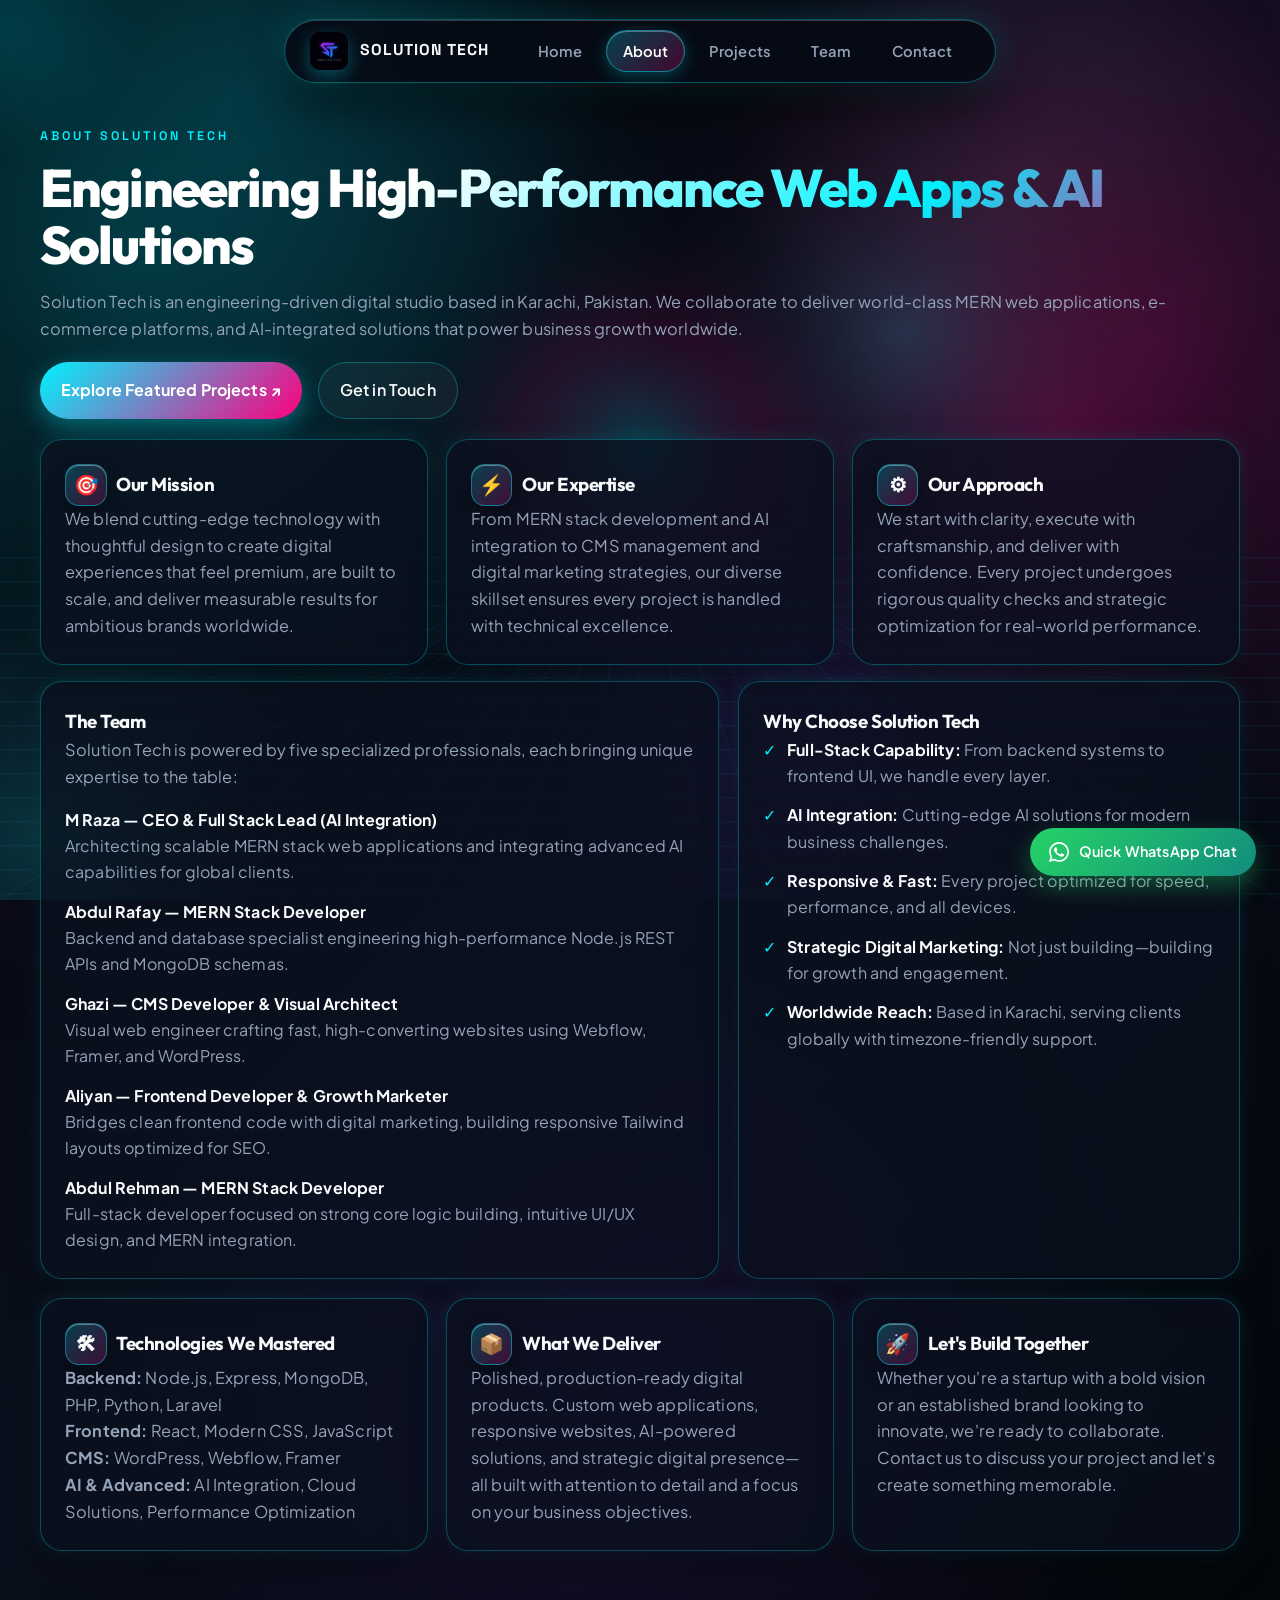
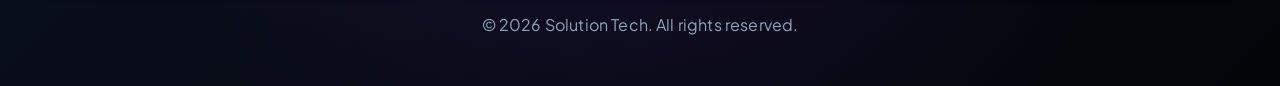
==== about.html @ 58c19bcb "Feat: Restored crisp glassmorphic card borders site-wide with v=7.0 cache buster" ====
<!DOCTYPE html>
<html lang="en">
  <head>
    <meta charset="UTF-8" />
    <meta name="viewport" content="width=device-width, initial-scale=1.0" />
    <meta name="description" content="Learn more about Solution Tech and the way we build thoughtful digital experiences." />
    <title>Solution Tech | About</title>
    <link rel="stylesheet" href="styles.css?v=7.0" />
  </head>
  <body>
    <canvas id="particleCanvas"></canvas>
    <div class="aurora aurora-one"></div>
    <div class="aurora aurora-two"></div>
    <div class="cursor-glow" aria-hidden="true"></div>

    <header class="site-header">
      <a href="index.html" class="brand">
        <img src="solution tech logo.png" alt="Solution Tech logo" class="brand-logo" />
        <span>Solution Tech</span>
      </a>
      <button class="mobile-nav-toggle" aria-label="Toggle navigation menu">
        <svg width="24" height="24" viewBox="0 0 24 24" fill="none" stroke="currentColor" stroke-width="2" stroke-linecap="round" stroke-linejoin="round"><line x1="3" y1="12" x2="21" y2="12"></line><line x1="3" y1="6" x2="21" y2="6"></line><line x1="3" y1="18" x2="21" y2="18"></line></svg>
      </button>
      <nav class="site-nav" aria-label="Primary navigation">
        <a href="index.html">Home</a>
        <a href="about.html" class="active">About</a>
        <a href="projects.html">Projects</a>
        <a href="team.html">Team</a>
        <a href="contact.html">Contact</a>
      </nav>
    </header>

    <main class="page-shell">
      <section class="reveal">
        <p class="eyebrow">About Solution Tech</p>
        <h1 class="page-title">Engineering High-Performance Web Apps & AI Solutions</h1>
        <p class="hero-text">Solution Tech is an engineering-driven digital studio based in Karachi, Pakistan. We collaborate to deliver world-class MERN web applications, e-commerce platforms, and AI-integrated solutions that power business growth worldwide.</p>
        <div class="hero-actions" style="margin-top: 1.2rem;">
          <a href="projects.html" class="btn btn-primary">Explore Featured Projects ↗</a>
          <a href="contact.html" class="btn btn-secondary">Get in Touch</a>
        </div>
      </section>

      <section class="info-grid reveal">
        <article class="info-card">
          <h3><span class="card-icon">🎯</span> Our Mission</h3>
          <p>We blend cutting-edge technology with thoughtful design to create digital experiences that feel premium, are built to scale, and deliver measurable results for ambitious brands worldwide.</p>
        </article>
        <article class="info-card">
          <h3><span class="card-icon">⚡</span> Our Expertise</h3>
          <p>From MERN stack development and AI integration to CMS management and digital marketing strategies, our diverse skillset ensures every project is handled with technical excellence.</p>
        </article>
        <article class="info-card">
          <h3><span class="card-icon">⚙</span> Our Approach</h3>
          <p>We start with clarity, execute with craftsmanship, and deliver with confidence. Every project undergoes rigorous quality checks and strategic optimization for real-world performance.</p>
        </article>
      </section>

      <section class="detail-section reveal">
        <article class="detail-card">
          <h3>The Team</h3>
          <p>Solution Tech is powered by five specialized professionals, each bringing unique expertise to the table:</p>
          <ul style="list-style: none; padding: 0; margin-top: 1rem; color: var(--muted);">
            <li style="margin-bottom: 0.8rem;"><strong style="color: var(--text);">M Raza — CEO & Full Stack Lead (AI Integration)</strong><br/>Architecting scalable MERN stack web applications and integrating advanced AI capabilities for global clients.</li>
            <li style="margin-bottom: 0.8rem;"><strong style="color: var(--text);">Abdul Rafay — MERN Stack Developer</strong><br/>Backend and database specialist engineering high-performance Node.js REST APIs and MongoDB schemas.</li>
            <li style="margin-bottom: 0.8rem;"><strong style="color: var(--text);">Ghazi — CMS Developer & Visual Architect</strong><br/>Visual web engineer crafting fast, high-converting websites using Webflow, Framer, and WordPress.</li>
            <li style="margin-bottom: 0.8rem;"><strong style="color: var(--text);">Aliyan — Frontend Developer & Growth Marketer</strong><br/>Bridges clean frontend code with digital marketing, building responsive Tailwind layouts optimized for SEO.</li>
            <li><strong style="color: var(--text);">Abdul Rehman — MERN Stack Developer</strong><br/>Full-stack developer focused on strong core logic building, intuitive UI/UX design, and MERN integration.</li>
          </ul>
        </article>
        <article class="detail-card">
          <h3>Why Choose Solution Tech</h3>
          <ul style="list-style: none; padding: 0; color: var(--muted);">
            <li style="margin-bottom: 0.8rem; padding-left: 1.5rem; position: relative;"><span style="position: absolute; left: 0; color: var(--accent);">✓</span> <strong style="color: var(--text);">Full-Stack Capability:</strong> From backend systems to frontend UI, we handle every layer.</li>
            <li style="margin-bottom: 0.8rem; padding-left: 1.5rem; position: relative;"><span style="position: absolute; left: 0; color: var(--accent);">✓</span> <strong style="color: var(--text);">AI Integration:</strong> Cutting-edge AI solutions for modern business challenges.</li>
            <li style="margin-bottom: 0.8rem; padding-left: 1.5rem; position: relative;"><span style="position: absolute; left: 0; color: var(--accent);">✓</span> <strong style="color: var(--text);">Responsive & Fast:</strong> Every project optimized for speed, performance, and all devices.</li>
            <li style="margin-bottom: 0.8rem; padding-left: 1.5rem; position: relative;"><span style="position: absolute; left: 0; color: var(--accent);">✓</span> <strong style="color: var(--text);">Strategic Digital Marketing:</strong> Not just building—building for growth and engagement.</li>
            <li style="margin-bottom: 0.8rem; padding-left: 1.5rem; position: relative;"><span style="position: absolute; left: 0; color: var(--accent);">✓</span> <strong style="color: var(--text);">Worldwide Reach:</strong> Based in Karachi, serving clients globally with timezone-friendly support.</li>
          </ul>
        </article>
      </section>

      <section class="info-grid reveal">
        <article class="info-card">
          <h3><span class="card-icon">🛠</span> Technologies We Mastered</h3>
          <p><strong>Backend:</strong> Node.js, Express, MongoDB, PHP, Python, Laravel<br/><strong>Frontend:</strong> React, Modern CSS, JavaScript<br/><strong>CMS:</strong> WordPress, Webflow, Framer<br/><strong>AI & Advanced:</strong> AI Integration, Cloud Solutions, Performance Optimization</p>
        </article>
        <article class="info-card">
          <h3><span class="card-icon">📦</span> What We Deliver</h3>
          <p>Polished, production-ready digital products. Custom web applications, responsive websites, AI-powered solutions, and strategic digital presence—all built with attention to detail and a focus on your business objectives.</p>
        </article>
        <article class="info-card">
          <h3><span class="card-icon">🚀</span> Let's Build Together</h3>
          <p>Whether you're a startup with a bold vision or an established brand looking to innovate, we're ready to collaborate. Contact us to discuss your project and let's create something memorable.</p>
        </article>
      </section>
    </main>

    <footer class="site-footer">
      <p>© <span id="year"></span> Solution Tech. All rights reserved.</p>
    </footer>

    <!-- Floating WhatsApp Button -->
    <a href="https://wa.me/923292179603?text=Hi%20Solution%20Tech,%20I%20want%20to%20discuss%20a%20project" target="_blank" class="whatsapp-float" aria-label="Chat on WhatsApp">
      <svg class="whatsapp-icon" viewBox="0 0 24 24">
        <path d="M.057 24l1.687-6.163c-1.041-1.804-1.588-3.849-1.587-5.946.003-6.556 5.338-11.891 11.893-11.891 3.181.001 6.167 1.24 8.413 3.488 2.245 2.248 3.481 5.236 3.48 8.414-.003 6.557-5.338 11.892-11.893 11.892-1.99-.001-3.951-.5-5.688-1.448l-6.305 1.654zm6.597-3.807c1.676.995 3.276 1.591 5.392 1.592 5.448 0 9.886-4.434 9.889-9.885.002-5.462-4.415-9.89-9.881-9.892-5.452 0-9.887 4.434-9.889 9.884-.001 2.225.651 3.891 1.746 5.634l-.999 3.648 3.742-.981zm11.387-5.464c-.074-.124-.272-.198-.57-.347-.297-.149-1.758-.868-2.031-.967-.272-.099-.47-.149-.669.149-.198.297-.768.967-.941 1.165-.173.198-.347.223-.644.074-.297-.149-1.255-.462-2.39-1.475-.883-.788-1.48-1.761-1.653-2.059-.173-.297-.018-.458.13-.606.134-.133.297-.347.446-.521.151-.172.2-.296.3-.495.099-.198.05-.372-.025-.521-.075-.148-.669-1.611-.916-2.206-.242-.579-.487-.501-.669-.51l-.57-.01c-.198 0-.52.074-.792.372s-1.04 1.016-1.04 2.479 1.065 2.876 1.213 3.074c.149.198 2.095 3.2 5.076 4.487.709.306 1.263.489 1.694.626.712.226 1.36.194 1.872.118.571-.085 1.758-.719 2.006-1.413.248-.695.248-1.29.173-1.414z"/>
      </svg>
      <span>Quick WhatsApp Chat</span>
    </a>

    <script src="script.js?v=7.0"></script>
  </body>
</html>
---- styles.css ----
@import url('https://fonts.googleapis.com/css2?family=Outfit:wght@400;500;600;700;800;900&family=Plus+Jakarta+Sans:ital,wght@0,300;0,400;0,500;0,600;0,700;0,800;1,400&family=Space+Grotesk:wght@500;600;700&display=swap');

:root {
  color-scheme: dark;
  --bg: #030509;
  --bg-soft: rgba(255, 255, 255, 0.04);
  --panel: linear-gradient(135deg, rgba(15, 23, 42, 0.75), rgba(8, 12, 24, 0.85));
  --text: #f8fafc;
  --muted: #94a3b8;
  --accent: #00f2fe;
  --accent-strong: #ff007f;
  --accent-purple: #7928ca;
  --border: rgba(0, 242, 254, 0.28);
  --border-glow: rgba(255, 0, 127, 0.35);
  --shadow: 0 25px 60px rgba(0, 0, 0, 0.6), 0 0 35px rgba(0, 242, 254, 0.15);
  --max-width: 1200px;
}

* {
  box-sizing: border-box;
  margin: 0;
  padding: 0;
}

html {
  scroll-behavior: smooth;
}

/* --- Smooth Custom Scrollbar --- */
::-webkit-scrollbar {
  width: 10px;
}
::-webkit-scrollbar-track {
  background: #030509;
}
::-webkit-scrollbar-thumb {
  background: linear-gradient(180deg, #00f2fe, #7928ca);
  border-radius: 999px;
  border: 2px solid #030509;
}
::-webkit-scrollbar-thumb:hover {
  background: linear-gradient(180deg, #00f2fe, #ff007f);
}

/* --- Smooth Reveal Animations --- */
.reveal {
  opacity: 0;
  transform: translateY(28px);
  transition: opacity 0.75s cubic-bezier(0.16, 1, 0.3, 1), transform 0.75s cubic-bezier(0.16, 1, 0.3, 1);
  will-change: opacity, transform;
}

.reveal.visible {
  opacity: 1;
  transform: translateY(0);
}

.hero-card,
.info-card,
.detail-card,
.project-card,
.team-card,
.contact-card {
  background: transparent;
  border: none;
  border-bottom: 1px solid rgba(0, 242, 254, 0.22);
  box-shadow: none;
  border-radius: 0;
  padding: 1.8rem 0.5rem;
  transition: transform 0.4s cubic-bezier(0.16, 1, 0.3, 1), border-color 0.4s ease;
}

.hero-card:hover,
.info-card:hover,
.detail-card:hover,
.project-card:hover,
.team-card:hover,
.contact-card:hover {
  transform: translateY(-4px);
  border-bottom-color: #00f2fe;
  background: transparent;
  box-shadow: none;
}

body {
  font-family: 'Plus Jakarta Sans', -apple-system, BlinkMacSystemFont, 'Segoe UI', Roboto, sans-serif;
  letter-spacing: 0.01em;
  -webkit-font-smoothing: antialiased;
  text-rendering: optimizeLegibility;
  padding-bottom: 1rem;
  background:
    radial-gradient(circle at 10% 15%, rgba(0, 242, 254, 0.18), transparent 30%),
    radial-gradient(circle at 90% 20%, rgba(255, 0, 127, 0.16), transparent 28%),
    radial-gradient(circle at 50% 80%, rgba(121, 40, 202, 0.15), transparent 35%),
    linear-gradient(135deg, #030509 0%, #0a0f1d 50%, #030509 100%);
  color: var(--text);
  min-height: 100vh;
  line-height: 1.65;
  overflow-x: hidden;
  position: relative;
}

body::before,
body::after {
  content: "";
  position: fixed;
  inset: 0;
  z-index: 0;
  pointer-events: none;
}

body::before {
  background-image: linear-gradient(rgba(255,255,255,0.03) 1px, transparent 1px), linear-gradient(90deg, rgba(255,255,255,0.03) 1px, transparent 1px);
  background-size: 40px 40px;
  opacity: 0.45;
  mask-image: linear-gradient(to bottom, rgba(0,0,0,0.65), transparent 92%);
}

body::after {
  background: radial-gradient(circle at 20% 10%, rgba(0,216,255,0.12), transparent 28%), radial-gradient(circle at 80% 20%, rgba(255,94,153,0.1), transparent 24%);
  animation: driftGlow 12s ease-in-out infinite alternate;
}

#particleCanvas {
  position: fixed;
  inset: 0;
  width: 100vw;
  height: 100vh;
  pointer-events: none;
  z-index: 0;
}

.aurora {
  position: fixed;
  border-radius: 999px;
  filter: blur(70px);
  opacity: 0.26;
  pointer-events: none;
  z-index: 0;
  animation: pulseAurora 8s ease-in-out infinite;
}

.aurora-one {
  width: 320px;
  height: 320px;
  background: rgba(0, 216, 255, 0.14);
  top: -8%;
  right: 6%;
}

.aurora-two {
  width: 360px;
  height: 360px;
  background: rgba(255, 94, 153, 0.1);
  bottom: -10%;
  left: -6%;
  animation-delay: 1.8s;
}

.cursor-glow {
  position: fixed;
  width: 280px;
  height: 280px;
  border-radius: 50%;
  background: radial-gradient(circle, rgba(0,216,255,0.16), transparent 66%);
  pointer-events: none;
  transform: translate(-50%, -50%);
  z-index: 0;
  filter: blur(20px);
  transition: transform 0.16s ease-out;
}

.site-header,
.page-shell,
.site-footer {
  position: relative;
  z-index: 1;
}

.site-header {
  display: flex;
  justify-content: center;
  align-items: center;
  gap: 2rem;
  padding: 0.6rem 1.6rem;
  margin: 1.2rem auto 0;
  width: fit-content;
  max-width: min(var(--max-width), calc(100% - 2rem));
  position: sticky;
  top: 1.1rem;
  z-index: 100;
  border-radius: 999px;
  backdrop-filter: blur(22px);
  -webkit-backdrop-filter: blur(22px);
  background: rgba(6, 10, 20, 0.9);
  border: 1px solid rgba(0, 242, 254, 0.35);
  box-shadow: 0 20px 50px rgba(0, 0, 0, 0.6), 0 0 35px rgba(0, 242, 254, 0.2), inset 0 1px 0 rgba(255, 255, 255, 0.18);
  transition: all 0.35s cubic-bezier(0.16, 1, 0.3, 1);
}

.brand {
  display: inline-flex;
  align-items: center;
  gap: 0.75rem;
  font-weight: 800;
  letter-spacing: 0.05em;
  text-transform: uppercase;
  color: var(--text);
  text-decoration: none;
  font-size: 0.98rem;
  font-family: 'Space Grotesk', 'Outfit', sans-serif;
}

.brand-logo {
  width: 38px;
  height: 38px;
  object-fit: contain;
  border-radius: 10px;
  box-shadow: 0 6px 18px rgba(0, 242, 254, 0.3);
  transition: transform 0.3s ease;
}

.brand:hover .brand-logo {
  transform: rotate(-8deg) scale(1.1);
}

.site-nav {
  display: flex;
  align-items: center;
  gap: 0.4rem;
}

.site-nav a {
  color: var(--muted);
  text-decoration: none;
  padding: 0.5rem 1rem;
  border-radius: 999px;
  font-size: 0.92rem;
  font-weight: 600;
  font-family: 'Plus Jakarta Sans', sans-serif;
  transition: all 0.25s cubic-bezier(0.16, 1, 0.3, 1);
  border: 1px solid transparent;
}

.site-nav a:hover {
  color: var(--text);
  background: rgba(255, 255, 255, 0.08);
  border-color: rgba(0, 242, 254, 0.2);
  transform: translateY(-1px);
}

.site-nav a.active {
  color: #ffffff;
  background: linear-gradient(135deg, rgba(0, 242, 254, 0.25), rgba(255, 0, 127, 0.25));
  border-color: rgba(0, 242, 254, 0.45);
  box-shadow: 0 4px 16px rgba(0, 242, 254, 0.25), inset 0 1px 0 rgba(255, 255, 255, 0.3);
}

.page-shell {
  width: min(var(--max-width), calc(100% - 2rem));
  margin: 0 auto;
  padding: 2.4rem 0 3rem;
  max-width: 100%;
}

.hero {
  display: grid;
  grid-template-columns: 1.15fr 0.85fr;
  gap: 2rem;
  align-items: center;
  min-height: 78vh;
  padding: 1rem 0 2rem;
  width: 100%;
}

.eyebrow,
.card-badge,
.project-tag,
.skill-tag {
  font-family: 'Space Grotesk', 'Plus Jakarta Sans', sans-serif;
  font-weight: 600;
}

.eyebrow {
  display: inline-block;
  font-size: 0.78rem;
  text-transform: uppercase;
  letter-spacing: 0.24em;
  color: var(--accent);
  margin-bottom: 0.8rem;
}

.hero h1,
.page-title {
  font-family: 'Outfit', 'Plus Jakarta Sans', sans-serif;
  font-size: clamp(2.1rem, 4.2vw, 3.3rem);
  line-height: 1.08;
  margin-bottom: 1rem;
  font-weight: 800;
  letter-spacing: -0.035em;
  background: linear-gradient(135deg, #ffffff 30%, #00f2fe 70%, #ff007f 100%);
  -webkit-background-clip: text;
  -webkit-text-fill-color: transparent;
}

h1,
h2,
h3,
h4 {
  font-family: 'Outfit', 'Plus Jakarta Sans', sans-serif;
  font-weight: 700;
  letter-spacing: -0.025em;
}

p {
  font-size: 1rem;
  font-weight: 400;
}

.hero-text,
.info-card p,
.detail-card p,
.project-card p,
.team-card p,
.contact-card p,
.contact-card textarea,
.contact-card input {
  color: var(--muted);
  font-size: 1.02rem;
}

.hero-actions {
  display: flex;
  gap: 1rem;
  margin: 1.4rem 0 1.2rem;
  flex-wrap: wrap;
}

.btn {
  display: inline-flex;
  align-items: center;
  justify-content: center;
  padding: 0.9rem 1.3rem;
  min-height: 46px;
  border-radius: 999px;
  text-decoration: none;
  font-weight: 600;
  border: 1px solid transparent;
  transition: transform 0.22s ease, box-shadow 0.22s ease, border-color 0.22s ease, background 0.22s ease, filter 0.22s ease;
  will-change: transform, box-shadow;
}

.btn:hover {
  transform: translateY(-2px) scale(1.01);
  box-shadow: 0 10px 24px rgba(0, 216, 255, 0.16);
  filter: brightness(1.03);
}

.btn:focus-visible {
  outline: 2px solid rgba(0, 216, 255, 0.4);
  outline-offset: 3px;
}

.btn-primary {
  background: linear-gradient(135deg, #00f2fe 0%, #ff007f 100%);
  color: #ffffff;
  font-weight: 700;
  border: none;
  box-shadow: 0 8px 25px rgba(0, 242, 254, 0.35);
  animation: buttonPulse 3s ease-in-out infinite;
}

.btn-secondary {
  border-color: var(--border);
  color: var(--text);
  background: rgba(255, 255, 255, 0.04);
}

.btn-secondary:hover {
  background: rgba(255, 255, 255, 0.08);
  border-color: rgba(0, 216, 255, 0.28);
}

@keyframes buttonPulse {
  0%, 100% {
    box-shadow: 0 0 16px rgba(0, 216, 255, 0.16), 0 0 28px rgba(255, 94, 153, 0.1);
  }
  50% {
    box-shadow: 0 0 24px rgba(0, 216, 255, 0.28), 0 0 36px rgba(255, 94, 153, 0.16);
  }
}

.hero-card,
.info-card,
.detail-card,
.project-card,
.team-card,
.contact-card {
  background: var(--panel);
  border: 1px solid var(--border);
  box-shadow: var(--shadow);
  border-radius: 24px;
  backdrop-filter: blur(16px);
  transition: transform 0.3s ease, box-shadow 0.3s ease, border-color 0.3s ease, background 0.3s ease;
}

.hero-card {
  padding: 1.7rem;
}

.hero-visual-card {
  padding: 0;
  overflow: hidden;
}

.hero-visual {
  display: block;
  width: 100%;
  height: 260px;
  object-fit: cover;
  border-bottom: 1px solid rgba(255, 255, 255, 0.08);
  filter: saturate(1.1) contrast(1.05);
}

.hero-visual-card {
  box-shadow: 0 20px 45px rgba(0, 0, 0, 0.35), 0 0 28px rgba(0, 216, 255, 0.12);
}

.hero-card-content {
  padding: 1.7rem;
}

.card-badge {
  display: inline-block;
  font-size: 0.76rem;
  text-transform: uppercase;
  letter-spacing: 0.22em;
  color: var(--accent);
  margin-bottom: 0.8rem;
}

.card-icon,
.project-icon,
.feature-icon {
  display: inline-flex;
  align-items: center;
  justify-content: center;
  width: 2.6rem;
  height: 2.6rem;
  border-radius: 14px;
  background: linear-gradient(135deg, rgba(0, 242, 254, 0.22), rgba(255, 0, 127, 0.22));
  border: 1px solid rgba(0, 242, 254, 0.4);
  color: #ffffff;
  box-shadow: 0 6px 18px rgba(0, 0, 0, 0.35), inset 0 1px 0 rgba(255, 255, 255, 0.35);
  font-size: 1.25rem;
  flex-shrink: 0;
  transition: transform 0.35s cubic-bezier(0.34, 1.56, 0.64, 1), border-color 0.35s ease, box-shadow 0.35s ease;
}

.project-card:hover .project-icon {
  transform: scale(1.18) rotate(-6deg);
  border-color: #00f2fe;
  box-shadow: 0 8px 22px rgba(0, 242, 254, 0.45), inset 0 1px 0 rgba(255, 255, 255, 0.5);
}

.card-media {
  display: block;
  width: 100%;
  height: 180px;
  object-fit: cover;
  border-radius: 16px;
  margin-bottom: 1rem;
  border: 1px solid rgba(255,255,255,0.08);
  filter: saturate(1.04) contrast(1.03) brightness(0.95);
}

.hero-card h3,
.info-card h3,
.project-card h3 {
  display: flex;
  align-items: center;
  gap: 0.6rem;
}

.feature-list {
  list-style: none;
  display: grid;
  gap: 0.75rem;
  margin-top: 1rem;
}

.feature-list li {
  padding-left: 1rem;
  position: relative;
}

.feature-list li::before {
  content: "✦";
  position: absolute;
  left: 0;
  color: var(--accent);
  font-size: 0.9rem;
}

.info-grid,
.project-grid,
.team-grid,
.stats-grid,
.services-grid,
.process-grid,
.testimonial-grid {
  display: grid;
  gap: 1.1rem;
  margin-top: 1.2rem;
}

.info-grid {
  grid-template-columns: repeat(3, minmax(0, 1fr));
}

.stats-grid {
  grid-template-columns: repeat(4, minmax(0, 1fr));
}

.services-grid {
  grid-template-columns: repeat(2, minmax(0, 1fr));
}

.process-grid {
  grid-template-columns: repeat(4, minmax(0, 1fr));
}

.testimonial-grid {
  grid-template-columns: repeat(2, minmax(0, 1fr));
}

.project-grid {
  grid-template-columns: repeat(auto-fit, minmax(280px, 1fr));
  align-items: stretch;
}

.team-grid {
  grid-template-columns: repeat(3, minmax(0, 1fr));
}

.info-card,
.project-card,
.team-card,
.detail-card,
.stat-card,
.service-card,
.process-card,
.testimonial-card {
  padding: 1.3rem;
  transition: transform 0.2s ease, border-color 0.2s ease;
}

.info-card:hover,
.project-card:hover,
.team-card:hover,
.detail-card:hover,
.stat-card:hover,
.service-card:hover,
.process-card:hover,
.testimonial-card:hover {
  transform: translateY(-3px);
  border-color: rgba(99, 231, 163, 0.38);
  box-shadow: 0 12px 32px rgba(0, 0, 0, 0.24), 0 0 20px rgba(99, 231, 163, 0.1), inset 0 1px 0 rgba(99, 231, 163, 0.16);
  background: rgba(0, 216, 255, 0.05);
}

.section-block,
.projects-intro,
.cta-banner {
  padding: 1.2rem 1.25rem 1.3rem;
  border: 1px solid var(--border);
  border-radius: 24px;
  background: linear-gradient(135deg, rgba(0, 216, 255, 0.14), rgba(255, 94, 153, 0.1));
  box-shadow: var(--shadow);
  margin-top: 1.4rem;
}

.section-header {
  margin-bottom: 0.7rem;
}

.section-header h2 {
  font-size: clamp(1.4rem, 2vw, 1.8rem);
}

.stat-card {
  text-align: center;
}

.stat-card strong {
  display: block;
  font-size: 1.5rem;
  color: var(--accent);
  margin-bottom: 0.25rem;
}

.service-card,
.process-card,
.testimonial-card {
  position: relative;
}

.process-card span {
  display: inline-block;
  font-size: 0.8rem;
  font-weight: 700;
  color: var(--accent);
  margin-bottom: 0.5rem;
  letter-spacing: 0.2em;
  text-transform: uppercase;
}

.testimonial-card p {
  margin-bottom: 0.8rem;
  font-style: italic;
}

.cta-banner {
  display: flex;
  align-items: center;
  justify-content: space-between;
  gap: 1rem;
  background: linear-gradient(135deg, rgba(0, 216, 255, 0.18), rgba(255, 94, 153, 0.14));
}

.projects-badges {
  display: flex;
  flex-wrap: wrap;
  gap: 0.55rem;
  margin-top: 1rem;
}

.project-pill {
  display: inline-flex;
  align-items: center;
  padding: 0.38rem 0.7rem;
  border-radius: 999px;
  font-size: 0.78rem;
  letter-spacing: 0.12em;
  text-transform: uppercase;
  color: var(--accent);
  background: rgba(0, 216, 255, 0.12);
  border: 1px solid rgba(0, 216, 255, 0.2);
}

.project-card {
  position: relative;
  overflow: hidden;
  display: flex;
  flex-direction: column;
  gap: 0.75rem;
  min-height: 100%;
}

.project-media-wrap {
  padding: 0.6rem;
  border-radius: 22px;
  background: linear-gradient(135deg, rgba(0,216,255,0.14), rgba(255,94,153,0.12));
  border: 1px solid rgba(255,255,255,0.1);
  margin-bottom: 0.55rem;
}

.project-media {
  display: block;
  width: 100%;
  height: 210px;
  object-fit: cover;
  border-radius: 16px;
  border: 1px solid rgba(255,255,255,0.12);
  box-shadow: 0 14px 30px rgba(0, 0, 0, 0.28), inset 0 1px 0 rgba(255,255,255,0.06);
  background: linear-gradient(135deg, rgba(0,216,255,0.08), rgba(255,94,153,0.08));
}

.project-card-featured {
  padding: 1rem;
}

.project-tech {
  font-size: 0.9rem;
  color: var(--muted);
  margin: 0.45rem 0 0.2rem;
  line-height: 1.6;
}

.project-tech strong {
  color: var(--text);
}

.project-card::before {
  content: "";
  position: absolute;
  inset: 0;
  background: linear-gradient(135deg, rgba(0, 216, 255, 0.14), transparent 45%, rgba(255, 94, 153, 0.12));
  pointer-events: none;
}

.project-card > * {
  position: relative;
  z-index: 1;
}

.project-tag {
  display: inline-block;
  font-size: 0.78rem;
  letter-spacing: 0.2em;
  text-transform: uppercase;
  color: var(--accent);
  margin-bottom: 0.2rem;
}

.project-card h3 {
  font-size: 1.08rem;
}

.project-card p {
  font-size: 0.95rem;
}

.project-card .project-link {
  margin-top: auto;
  font-weight: 600;
  color: var(--text);
  text-decoration: none;
  display: inline-flex;
  align-items: center;
  gap: 0.4rem;
  padding: 0.7rem 0.95rem;
  border-radius: 999px;
  background: linear-gradient(135deg, rgba(0,216,255,0.16), rgba(255,94,153,0.16));
  border: 1px solid rgba(255,255,255,0.12);
  width: fit-content;
  transition: transform 0.2s ease, box-shadow 0.2s ease, background 0.2s ease;
}

.project-card .project-link:hover {
  color: var(--accent-strong);
  transform: translateY(-2px);
  box-shadow: 0 8px 20px rgba(0, 0, 0, 0.2);
  background: linear-gradient(135deg, rgba(0,216,255,0.22), rgba(255,94,153,0.22));
}

.project-meta {
  margin-top: 0.95rem;
  color: var(--accent);
  font-size: 0.92rem;
}

.avatar {
  width: 46px;
  height: 46px;
  border-radius: 50%;
  display: grid;
  place-items: center;
  background: linear-gradient(135deg, var(--accent), var(--accent-strong));
  color: #07111d;
  font-weight: 700;
  margin-bottom: 0.9rem;
}

.avatar-logo {
  width: 46px;
  height: 46px;
  margin-bottom: 0.9rem;
  display: block;
  filter: drop-shadow(0 4px 12px rgba(74, 222, 128, 0.2));
  transition: transform 0.3s ease, filter 0.3s ease;
}

.team-card:hover .avatar-logo {
  transform: scale(1.1);
  filter: drop-shadow(0 6px 16px rgba(74, 222, 128, 0.25));
}

.role {
  color: var(--accent);
  margin: 0.15rem 0 0.45rem;
  font-weight: 600;
}

.detail-section {
  display: grid;
  gap: 1.2rem;
  grid-template-columns: 1.15fr 0.85fr;
  margin-top: 1rem;
}

.contact-card {
  padding: 1.4rem;
}

form {
  display: grid;
  gap: 1rem;
}

select {
  width: 100%;
  padding: 0.88rem 1rem;
  border-radius: 14px;
  border: 1px solid var(--border);
  background: rgba(15, 23, 42, 0.95);
  color: var(--text);
  font: inherit;
  font-size: 0.98rem;
  transition: border-color 0.2s ease, box-shadow 0.2s ease;
  cursor: pointer;
}

select:focus {
  outline: 2px solid rgba(0, 242, 254, 0.28);
  border-color: var(--accent);
  box-shadow: 0 0 0 4px rgba(0, 242, 254, 0.12);
}

.contact-info-block {
  display: flex;
  flex-direction: column;
  gap: 1.1rem;
  margin-top: 1rem;
}

.contact-info-item {
  display: flex;
  align-items: flex-start;
  gap: 1rem;
  padding: 1.1rem;
  border-radius: 18px;
  background: rgba(255, 255, 255, 0.03);
  border: 1px solid rgba(0, 242, 254, 0.18);
  transition: transform 0.3s ease, border-color 0.3s ease, box-shadow 0.3s ease;
}

.contact-info-item:hover {
  transform: translateY(-3px);
  border-color: #00f2fe;
  box-shadow: 0 10px 24px rgba(0, 0, 0, 0.3), 0 0 16px rgba(0, 242, 254, 0.15);
}

input,
textarea {
  width: 100%;
  padding: 0.88rem 1rem;
  border-radius: 14px;
  border: 1px solid var(--border);
  background: rgba(255,255,255,0.05);
  color: var(--text);
  font: inherit;
  font-size: 0.98rem;
  transition: border-color 0.2s ease, box-shadow 0.2s ease, background 0.2s ease;
}

input:focus,
textarea:focus {
  outline: 2px solid rgba(125,211,252,0.28);
  border-color: var(--accent);
  box-shadow: 0 0 0 4px rgba(0, 216, 255, 0.12);
  background: rgba(255,255,255,0.07);
}

.site-footer {
  padding: 0.8rem 0 2rem;
  color: var(--muted);
  text-align: center;
  width: min(var(--max-width), calc(100% - 2rem));
  margin: 0 auto;
}

.form-status {
  min-height: 1.2rem;
  margin-bottom: 0.8rem;
  font-size: 0.94rem;
  color: var(--muted);
}

.form-status.loading {
  color: var(--accent);
}

.form-status.success {
  color: #7cf2b4;
}

.form-status.error {
  color: #ff8a8a;
}

.btn:disabled {
  opacity: 0.75;
  cursor: wait;
}

.reveal {
  opacity: 0;
  transform: translateY(18px);
  transition: opacity 0.65s ease, transform 0.65s ease;
  will-change: opacity, transform;
}

.reveal.visible {
  opacity: 1;
  transform: translateY(0);
}

@keyframes driftGlow {
  0% { 
    transform: translate3d(0, 0, 0) scale(1);
    filter: blur(70px) brightness(0.9);
  }
  50% { 
    transform: translate3d(15px, -25px, 0) scale(1.08);
    filter: blur(70px) brightness(1.1);
  }
  100% { 
    transform: translate3d(0, 0, 0) scale(1);
    filter: blur(70px) brightness(0.9);
  }
}

@keyframes pulseAurora {
  0%, 100% { 
    transform: scale(1) rotate(0deg); 
    opacity: 0.28; 
  }
  25% { 
    transform: scale(1.1) rotate(90deg); 
    opacity: 0.35; 
  }
  50% { 
    transform: scale(1.15) rotate(180deg); 
    opacity: 0.32; 
  }
  75% { 
    transform: scale(1.1) rotate(270deg); 
    opacity: 0.35; 
  }
}

@keyframes neonFlicker {
  0%, 100% { 
    box-shadow: 0 0 10px rgba(0, 216, 255, 0.3), 0 0 20px rgba(255, 94, 153, 0.12);
  }
  50% { 
    box-shadow: 0 0 20px rgba(0, 216, 255, 0.45), 0 0 30px rgba(255, 94, 153, 0.2);
  }
}

@keyframes floatingParticle {
  0% { 
    transform: translateY(0) translateX(0);
    opacity: 0;
  }
  10% {
    opacity: 1;
  }
  90% {
    opacity: 1;
  }
  100% { 
    transform: translateY(-100px) translateX(50px);
    opacity: 0;
  }
}

@media (max-width: 900px) {
  .hero,
  .detail-section,
  .info-grid,
  .project-grid,
  .team-grid,
  .stats-grid,
  .services-grid,
  .process-grid,
  .testimonial-grid {
    grid-template-columns: 1fr;
  }

  .hero {
    min-height: auto;
    padding-top: 1.2rem;
  }

  .hero-visual {
    height: 220px;
  }

  .cta-banner {
    flex-direction: column;
    align-items: flex-start;
  }
}

@media (max-width: 640px) {
  .site-header {
    flex-direction: column;
    gap: 0.7rem;
    padding: 0.95rem 1rem;
    border-radius: 20px;
    top: 0.5rem;
  }

  .brand {
    justify-content: center;
    width: 100%;
  }

  .site-nav {
    justify-content: center;
    gap: 0.2rem;
    width: 100%;
  }

  .site-nav a {
    padding: 0.42rem 0.68rem;
    font-size: 0.93rem;
  }

  .page-shell {
    padding-top: 1.4rem;
    width: min(var(--max-width), calc(100% - 1.2rem));
  }

  .hero-actions {
    flex-direction: column;
    align-items: stretch;
  }

  .btn {
    width: 100%;
  }

  .hero-card,
  .info-card,
  .detail-card,
  .project-card,
  .team-card,
  .contact-card,
  .stat-card,
  .service-card,
  .process-card,
  .testimonial-card,
  .section-block,
  .projects-intro,
  .cta-banner {
    border-radius: 20px;
  }

  .cursor-glow {
    display: none;
  }
}

/* ==========================================================================
   NEW ENHANCEMENTS: Tech Marquee, Project Filters, Case Study Modal, Floating WA
   ========================================================================== */

/* --- 3D Tech Marquee Ticker --- */
.tech-marquee-section {
  margin-top: 2.2rem;
  padding: 1.6rem 0;
  overflow: hidden;
  border-top: 1px solid rgba(0, 242, 254, 0.3);
  border-bottom: 1px solid rgba(255, 0, 127, 0.3);
  background: linear-gradient(135deg, rgba(6, 11, 24, 0.7), rgba(12, 18, 36, 0.7));
  backdrop-filter: blur(16px);
  border-radius: 28px;
  position: relative;
  box-shadow: inset 0 1px 0 rgba(255, 255, 255, 0.1), 0 12px 40px rgba(0, 0, 0, 0.5);
}

.tech-marquee-track {
  display: flex;
  gap: 2rem;
  width: max-content;
  align-items: center;
  perspective: 1000px;
  animation: marqueeScroll 24s linear infinite;
}

.tech-marquee-track:hover {
  animation-play-state: paused;
}

.tech-tag-pill {
  display: inline-flex;
  align-items: center;
  justify-content: center;
  width: 70px;
  height: 70px;
  border-radius: 22px;
  background: linear-gradient(135deg, rgba(255, 255, 255, 0.08), rgba(255, 255, 255, 0.02));
  border: 1px solid rgba(0, 242, 254, 0.3);
  backdrop-filter: blur(16px);
  box-shadow: 0 10px 25px rgba(0, 0, 0, 0.4), inset 0 1px 0 rgba(255, 255, 255, 0.25), 0 0 15px rgba(0, 242, 254, 0.1);
  transition: all 0.35s cubic-bezier(0.34, 1.56, 0.64, 1);
  cursor: pointer;
  flex-shrink: 0;
  transform-style: preserve-3d;
}

.tech-tag-pill svg {
  width: 38px;
  height: 38px;
  filter: drop-shadow(0 6px 12px rgba(0, 0, 0, 0.4));
  transition: transform 0.35s ease, filter 0.35s ease;
}

.tech-tag-pill:hover {
  border-color: #00f2fe;
  transform: translateY(-8px) rotateX(10deg) rotateY(-10deg) scale(1.2);
  background: linear-gradient(135deg, rgba(0, 242, 254, 0.25), rgba(255, 0, 127, 0.2));
  box-shadow: 0 20px 40px rgba(0, 242, 254, 0.4), 0 0 25px rgba(255, 0, 127, 0.3), inset 0 1px 0 rgba(255, 255, 255, 0.4);
}

.tech-tag-pill:hover svg {
  transform: translateZ(15px) scale(1.1);
  filter: drop-shadow(0 10px 20px rgba(0, 242, 254, 0.6));
}

@keyframes marqueeScroll {
  0% { transform: translateX(0); }
  100% { transform: translateX(-50%); }
}

/* --- Project Category Filters --- */
.filter-bar {
  display: flex;
  flex-wrap: wrap;
  gap: 0.6rem;
  margin: 1.5rem 0 2rem;
  justify-content: center;
}

.filter-btn {
  padding: 0.55rem 1.2rem;
  border-radius: 999px;
  border: 1px solid var(--border);
  background: rgba(255, 255, 255, 0.04);
  color: var(--muted);
  font-size: 0.9rem;
  font-weight: 600;
  cursor: pointer;
  transition: all 0.25s ease;
}

.filter-btn:hover {
  color: var(--text);
  background: rgba(255, 255, 255, 0.08);
  border-color: rgba(0, 216, 255, 0.3);
}

.filter-btn.active {
  color: #051018;
  background: linear-gradient(135deg, #00d8ff, #ff5e99);
  border-color: transparent;
  box-shadow: 0 0 16px rgba(0, 216, 255, 0.3);
}

/* --- Case Study Modal --- */
.modal-overlay {
  position: fixed;
  inset: 0;
  background: rgba(4, 7, 14, 0.85);
  backdrop-filter: blur(12px);
  z-index: 999;
  display: grid;
  place-items: center;
  padding: 1.5rem;
  opacity: 0;
  visibility: hidden;
  transition: opacity 0.3s ease, visibility 0.3s ease;
}

.modal-overlay.active {
  opacity: 1;
  visibility: visible;
}

.modal-card {
  background: linear-gradient(135deg, rgba(12, 18, 32, 0.98), rgba(20, 28, 48, 0.98));
  border: 1px solid var(--border);
  box-shadow: 0 25px 60px rgba(0, 0, 0, 0.6), 0 0 30px rgba(0, 216, 255, 0.15);
  border-radius: 24px;
  width: min(720px, 100%);
  max-height: 88vh;
  overflow-y: auto;
  padding: 2rem;
  position: relative;
  transform: translateY(20px) scale(0.96);
  transition: transform 0.3s cubic-bezier(0.16, 1, 0.3, 1);
}

.modal-overlay.active .modal-card {
  transform: translateY(0) scale(1);
}

.modal-close {
  position: absolute;
  top: 1.2rem;
  right: 1.2rem;
  width: 36px;
  height: 36px;
  border-radius: 50%;
  border: 1px solid rgba(255, 255, 255, 0.15);
  background: rgba(255, 255, 255, 0.06);
  color: var(--text);
  font-size: 1.2rem;
  display: grid;
  place-items: center;
  cursor: pointer;
  transition: all 0.2s ease;
}

.modal-close:hover {
  background: rgba(255, 94, 153, 0.25);
  border-color: var(--accent-strong);
  color: #fff;
}

.modal-body {
  display: flex;
  flex-direction: column;
  gap: 1.2rem;
  margin-top: 0.5rem;
}

.modal-media {
  width: 100%;
  height: 240px;
  object-fit: cover;
  border-radius: 16px;
  border: 1px solid rgba(255, 255, 255, 0.1);
}

.modal-highlights {
  list-style: none;
  display: grid;
  gap: 0.6rem;
  margin: 0.5rem 0;
}

.modal-highlights li {
  padding-left: 1.4rem;
  position: relative;
  color: var(--muted);
  font-size: 0.95rem;
}

.modal-highlights li::before {
  content: "✓";
  position: absolute;
  left: 0;
  color: var(--accent);
  font-weight: bold;
}

/* --- Floating WhatsApp Button --- */
.whatsapp-float {
  position: fixed;
  bottom: 1.5rem;
  right: 1.5rem;
  z-index: 90;
  display: flex;
  align-items: center;
  gap: 0.6rem;
  padding: 0.75rem 1.2rem;
  border-radius: 999px;
  background: linear-gradient(135deg, #25D366, #128C7E);
  color: #ffffff;
  font-weight: 600;
  font-size: 0.9rem;
  text-decoration: none;
  box-shadow: 0 10px 25px rgba(37, 211, 102, 0.35);
  transition: transform 0.25s ease, box-shadow 0.25s ease;
}

.whatsapp-float:hover {
  transform: translateY(-3px) scale(1.03);
  box-shadow: 0 14px 32px rgba(37, 211, 102, 0.5);
}

.whatsapp-icon {
  width: 20px;
  height: 20px;
  fill: currentColor;
}

/* --- Team Social & Skills Badges --- */
.team-skills {
  display: flex;
  flex-wrap: wrap;
  gap: 0.4rem;
  margin: 0.8rem 0 0.4rem;
}

.skill-tag {
  font-size: 0.75rem;
  padding: 0.2rem 0.6rem;
  border-radius: 999px;
  background: rgba(0, 216, 255, 0.1);
  border: 1px solid rgba(0, 216, 255, 0.2);
  color: var(--accent);
}

.team-socials {
  display: flex;
  gap: 0.6rem;
  margin-top: 0.8rem;
}

.social-link {
  font-size: 0.82rem;
  color: var(--muted);
  text-decoration: none;
  padding: 0.3rem 0.7rem;
  border-radius: 8px;
  background: rgba(255, 255, 255, 0.05);
  border: 1px solid rgba(255, 255, 255, 0.1);
  transition: all 0.2s ease;
}

.social-link:hover {
  color: var(--text);
  border-color: var(--accent);
  background: rgba(0, 216, 255, 0.12);
}

/* --- Mobile Menu Drawer Toggle --- */
.mobile-nav-toggle {
  display: none;
  background: none;
  border: 1px solid var(--border);
  color: var(--text);
  padding: 0.5rem;
  border-radius: 12px;
  cursor: pointer;
}

@media (max-width: 768px) {
  .site-header {
    width: min(var(--max-width), calc(100% - 1.2rem));
    justify-content: space-between;
    border-radius: 24px;
    padding: 0.75rem 1.1rem;
    position: sticky;
    top: 0.6rem;
  }

  .mobile-nav-toggle {
    display: flex;
    align-items: center;
    justify-content: center;
    background: rgba(255, 255, 255, 0.06);
    border: 1px solid var(--border);
    color: var(--text);
    padding: 0.55rem;
    border-radius: 12px;
    cursor: pointer;
    transition: background 0.2s ease, border-color 0.2s ease;
  }

  .mobile-nav-toggle:hover {
    background: rgba(0, 242, 254, 0.15);
    border-color: #00f2fe;
  }

  .site-nav {
    display: none;
    width: 100%;
    flex-direction: column;
    gap: 0.4rem;
    padding-top: 0.9rem;
    border-top: 1px solid rgba(0, 242, 254, 0.2);
    margin-top: 0.6rem;
  }

  .site-nav.open {
    display: flex;
  }

  .site-nav a {
    width: 100%;
    text-align: center;
    padding: 0.65rem 1rem;
    font-size: 1rem;
  }
}

/* ==========================================================================
   OPTION A: Borderless Interactive Split Rows Layout Styles
   ========================================================================== */
.project-split-list {
  display: flex;
  flex-direction: column;
  gap: 3.5rem;
  margin-top: 2.2rem;
}

.project-row {
  display: grid;
  grid-template-columns: 1fr 1fr;
  align-items: center;
  gap: 3.5rem;
  padding-bottom: 3.5rem;
  border-bottom: 1px solid rgba(0, 242, 254, 0.16);
  transition: opacity 0.5s ease, transform 0.5s ease;
}

.project-row:last-child {
  border-bottom: none;
}

.project-row:nth-child(even) .project-row-media {
  order: 2;
}

.project-row-media {
  position: relative;
  border-radius: 20px;
  overflow: hidden;
  border: 1px solid rgba(0, 242, 254, 0.28);
  box-shadow: 0 20px 45px rgba(0, 0, 0, 0.4), 0 0 28px rgba(0, 242, 254, 0.14);
  transition: transform 0.4s cubic-bezier(0.16, 1, 0.3, 1), border-color 0.4s ease, box-shadow 0.4s ease;
  background: rgba(8, 12, 24, 0.6);
}

.project-row:hover .project-row-media {
  transform: translateY(-6px) scale(1.015);
  border-color: #00f2fe;
  box-shadow: 0 25px 55px rgba(0, 0, 0, 0.55), 0 0 38px rgba(0, 242, 254, 0.28);
}

.project-row-img {
  display: block;
  width: 100%;
  height: 330px;
  object-fit: cover;
  transition: transform 0.6s cubic-bezier(0.16, 1, 0.3, 1);
}

.project-row:hover .project-row-img {
  transform: scale(1.05);
}

.project-row-content {
  display: flex;
  flex-direction: column;
  gap: 0.9rem;
}

.project-row-title {
  display: flex;
  align-items: center;
  gap: 0.8rem;
  font-size: clamp(1.5rem, 2.5vw, 2.1rem);
  font-weight: 700;
  color: var(--text);
  margin-top: 0.2rem;
}

.project-row-desc {
  font-size: 1.05rem;
  line-height: 1.7;
  color: var(--muted);
}

.project-row-actions {
  display: flex;
  gap: 0.75rem;
  margin-top: 0.6rem;
  flex-wrap: wrap;
}

@media (max-width: 900px) {
  .project-row {
    grid-template-columns: 1fr;
    gap: 1.8rem;
    padding-bottom: 2.5rem;
  }
  .project-row:nth-child(even) .project-row-media {
    order: 0;
  }
  .project-row-img {
    height: 230px;
  }
}

/* ==========================================================================
   MASTER 100% BORDERLESS CARDS & COMPREHENSIVE MOBILE RESPONSIVE ENGINE
   ========================================================================== */

/* 1. Master Site-Wide Glassmorphic Card Borders Restore */
.hero-card,
.info-card,
.detail-card,
.project-card,
.team-card,
.contact-card,
.stat-card,
.service-card,
.process-card,
.testimonial-card,
.panel,
.section-block,
.projects-intro,
.cta-banner,
.tech-pill-card {
  background: rgba(10, 16, 30, 0.75) !important;
  border: 1px solid rgba(0, 242, 254, 0.28) !important;
  border-radius: 22px !important;
  box-shadow: 0 15px 35px rgba(0, 0, 0, 0.4), 0 0 20px rgba(0, 242, 254, 0.12) !important;
  backdrop-filter: blur(16px) !important;
  -webkit-backdrop-filter: blur(16px) !important;
  padding: 1.5rem !important;
  transition: transform 0.35s ease, border-color 0.35s ease, box-shadow 0.35s ease, background 0.35s ease !important;
}

.hero-card:hover,
.info-card:hover,
.detail-card:hover,
.project-card:hover,
.team-card:hover,
.contact-card:hover,
.stat-card:hover,
.service-card:hover,
.process-card:hover,
.testimonial-card:hover,
.panel:hover,
.section-block:hover,
.projects-intro:hover,
.cta-banner:hover,
.tech-pill-card:hover {
  transform: translateY(-5px) scale(1.01) !important;
  border-color: #00f2fe !important;
  background: rgba(14, 22, 42, 0.85) !important;
  box-shadow: 0 22px 48px rgba(0, 0, 0, 0.55), 0 0 32px rgba(0, 242, 254, 0.25) !important;
}

/* 2. Comprehensive Mobile & Tablet Responsiveness Pass */
@media (max-width: 900px) {
  .hero {
    grid-template-columns: 1fr !important;
    gap: 2rem !important;
    padding: 1rem 0 !important;
    min-height: auto !important;
    text-align: center !important;
  }

  .hero-actions {
    justify-content: center !important;
  }

  .info-grid,
  .stats-grid,
  .services-grid,
  .process-grid,
  .testimonial-grid,
  .team-grid,
  .detail-section {
    grid-template-columns: 1fr !important;
    gap: 1.6rem !important;
  }

  .page-shell {
    width: calc(100% - 1.5rem) !important;
    padding: 1.5rem 0 2rem !important;
  }

  .page-title,
  .hero h1 {
    font-size: clamp(1.8rem, 6vw, 2.6rem) !important;
  }

  .hero-text {
    font-size: 1.02rem !important;
  }
}

@media (max-width: 480px) {
  .site-header {
    width: calc(100% - 1rem) !important;
    padding: 0.55rem 0.9rem !important;
    top: 0.4rem !important;
  }

  .brand {
    font-size: 0.85rem !important;
  }

  .brand-logo {
    width: 32px !important;
    height: 32px !important;
  }

  .btn {
    width: 100% !important;
    padding: 0.8rem 1rem !important;
    font-size: 0.92rem !important;
  }

  .hero-actions {
    flex-direction: column !important;
    width: 100% !important;
  }

  .project-row-img {
    height: 190px !important;
  }

  .modal-content {
    width: 94% !important;
    padding: 1.2rem !important;
  }
}
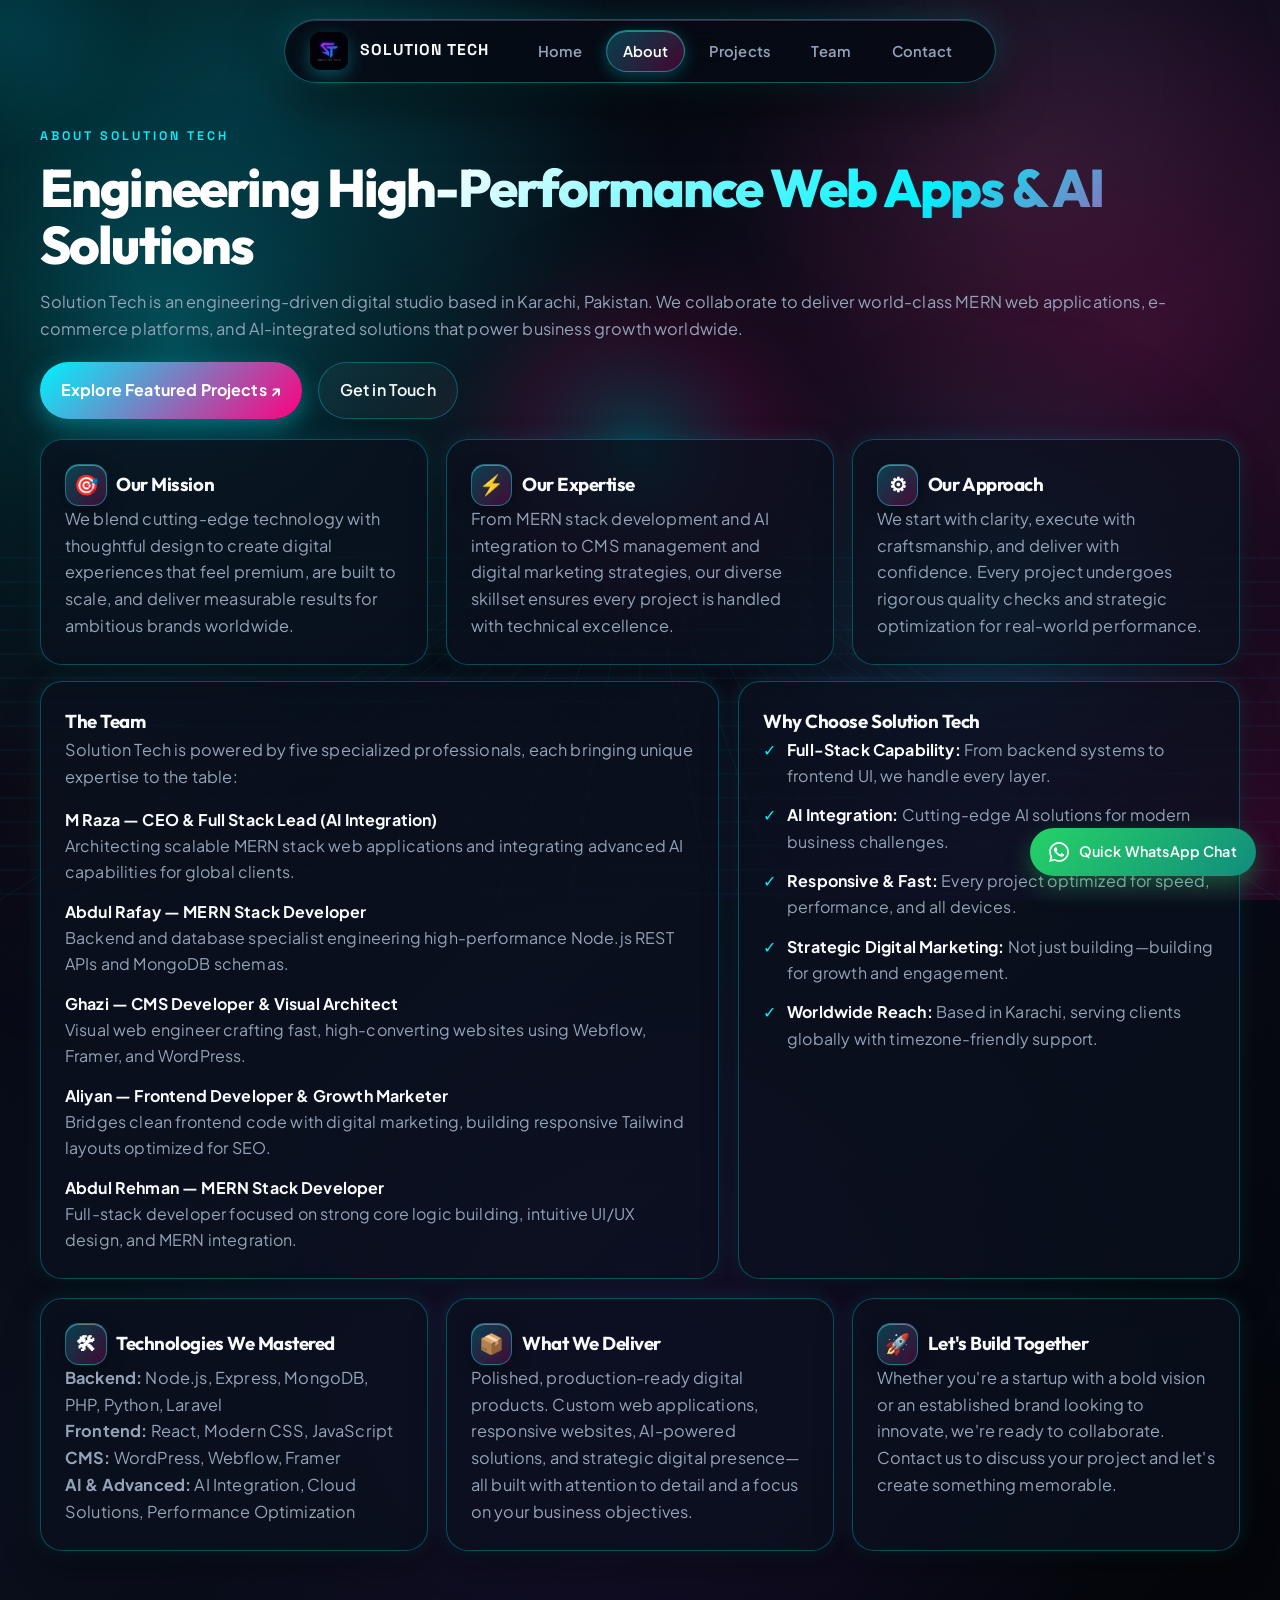
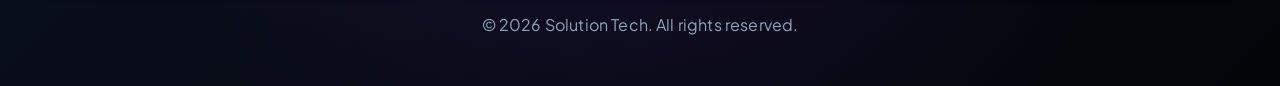
==== commit 74a8282c: "Fix: Resolve mobile project list visibility issue by removing reveal container lock and enforcing CS" ====
--- a/about.html
+++ b/about.html
@@ -5,7 +5,7 @@
     <meta name="viewport" content="width=device-width, initial-scale=1.0" />
     <meta name="description" content="Learn more about Solution Tech and the way we build thoughtful digital experiences." />
     <title>Solution Tech | About</title>
-    <link rel="stylesheet" href="styles.css?v=7.0" />
+    <link rel="stylesheet" href="styles.css?v=8.0" />
   </head>
   <body>
     <canvas id="particleCanvas"></canvas>
@@ -108,6 +108,6 @@
       <span>Quick WhatsApp Chat</span>
     </a>
 
-    <script src="script.js?v=7.0"></script>
+    <script src="script.js?v=8.0"></script>
   </body>
 </html>
--- a/styles.css
+++ b/styles.css
@@ -1542,6 +1542,11 @@
 
 /* 2. Comprehensive Mobile & Tablet Responsiveness Pass */
 @media (max-width: 900px) {
+  .reveal {
+    opacity: 1 !important;
+    transform: none !important;
+  }
+
   .hero {
     grid-template-columns: 1fr !important;
     gap: 2rem !important;
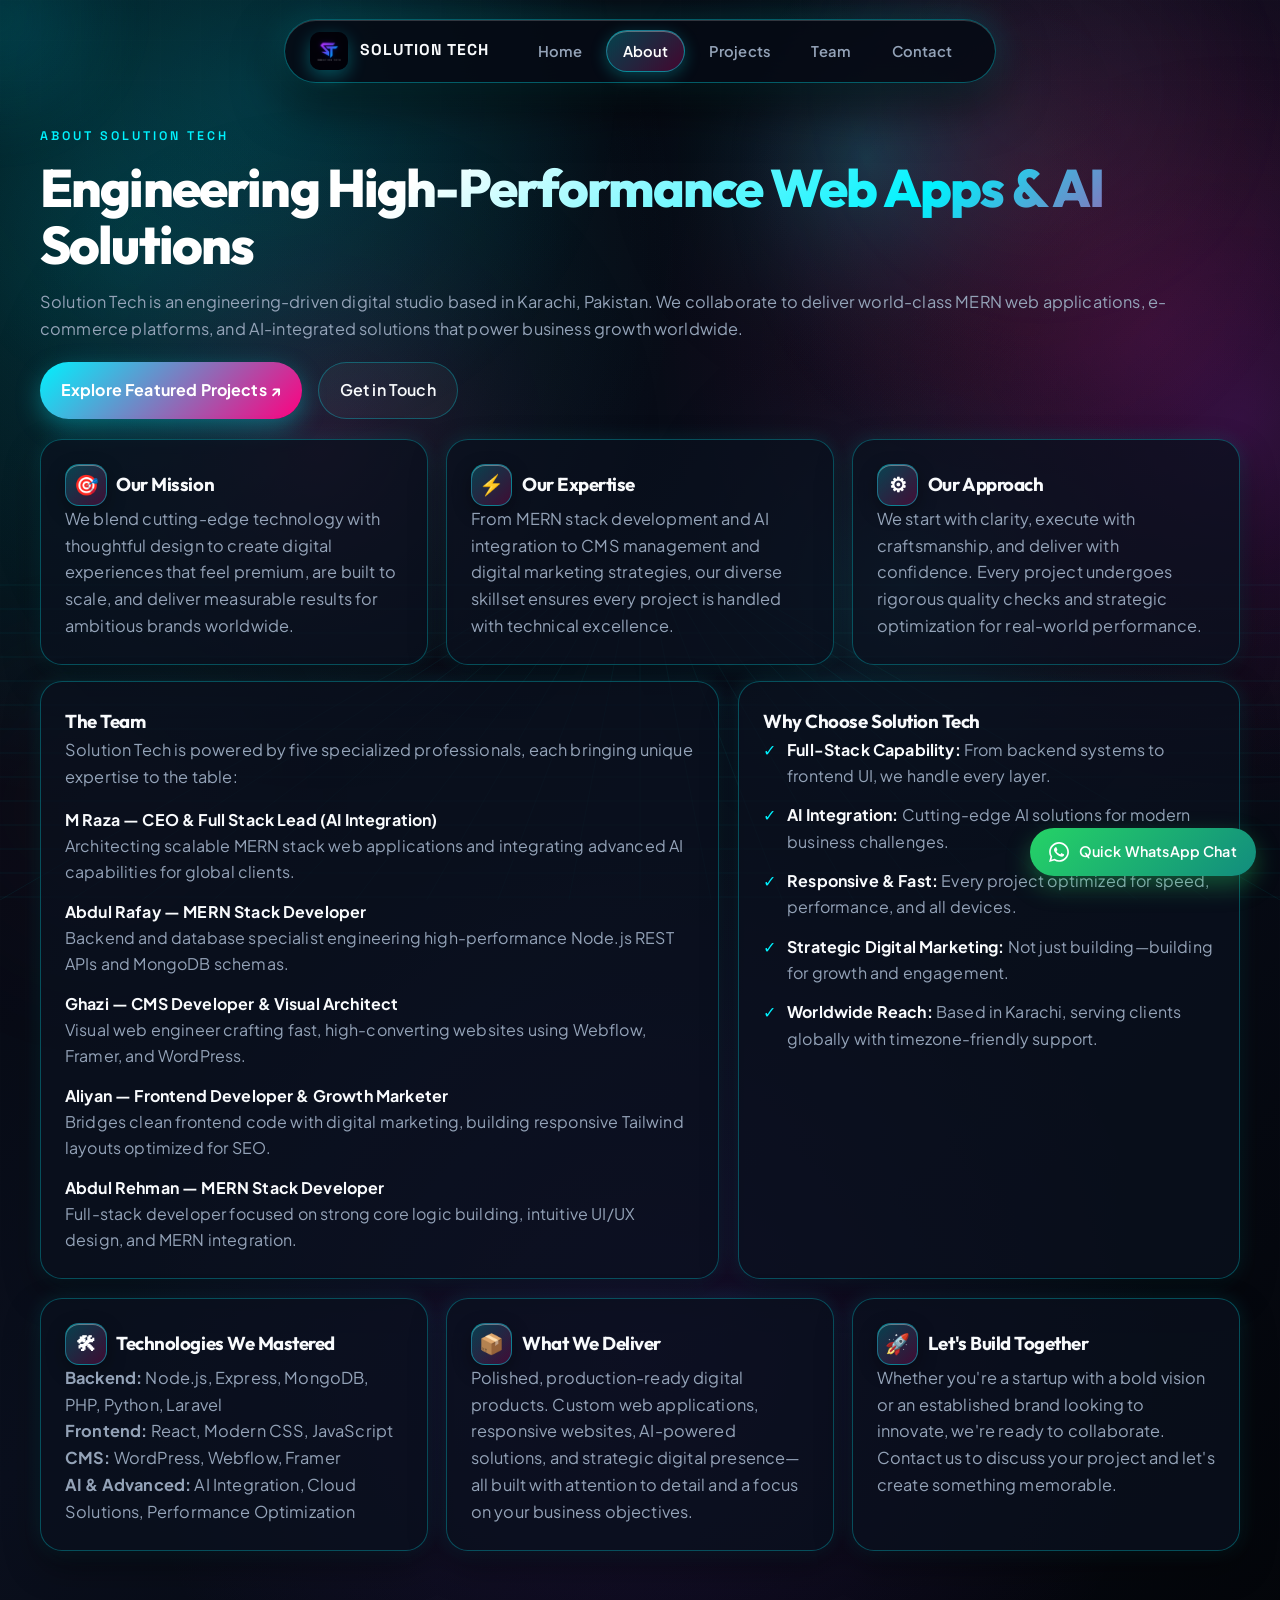
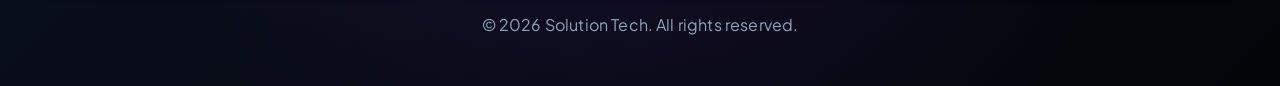
==== commit 1560cf28: "Fix: Nexus AI button error resolved, image compression & preconnect added for fast loading, and mobi" ====
--- a/about.html
+++ b/about.html
@@ -5,7 +5,7 @@
     <meta name="viewport" content="width=device-width, initial-scale=1.0" />
     <meta name="description" content="Learn more about Solution Tech and the way we build thoughtful digital experiences." />
     <title>Solution Tech | About</title>
-    <link rel="stylesheet" href="styles.css?v=8.0" />
+    <link rel="stylesheet" href="styles.css?v=11.0" />
   </head>
   <body>
     <canvas id="particleCanvas"></canvas>
@@ -108,6 +108,6 @@
       <span>Quick WhatsApp Chat</span>
     </a>
 
-    <script src="script.js?v=8.0"></script>
+    <script src="script.js?v=11.0"></script>
   </body>
 </html>
--- a/styles.css
+++ b/styles.css
@@ -1547,6 +1547,17 @@
     transform: none !important;
   }
 
+  .hero-card,
+  .info-card,
+  .detail-card,
+  .project-card,
+  .team-card,
+  .contact-card,
+  .site-header {
+    backdrop-filter: blur(8px) !important;
+    -webkit-backdrop-filter: blur(8px) !important;
+  }
+
   .hero {
     grid-template-columns: 1fr !important;
     gap: 2rem !important;
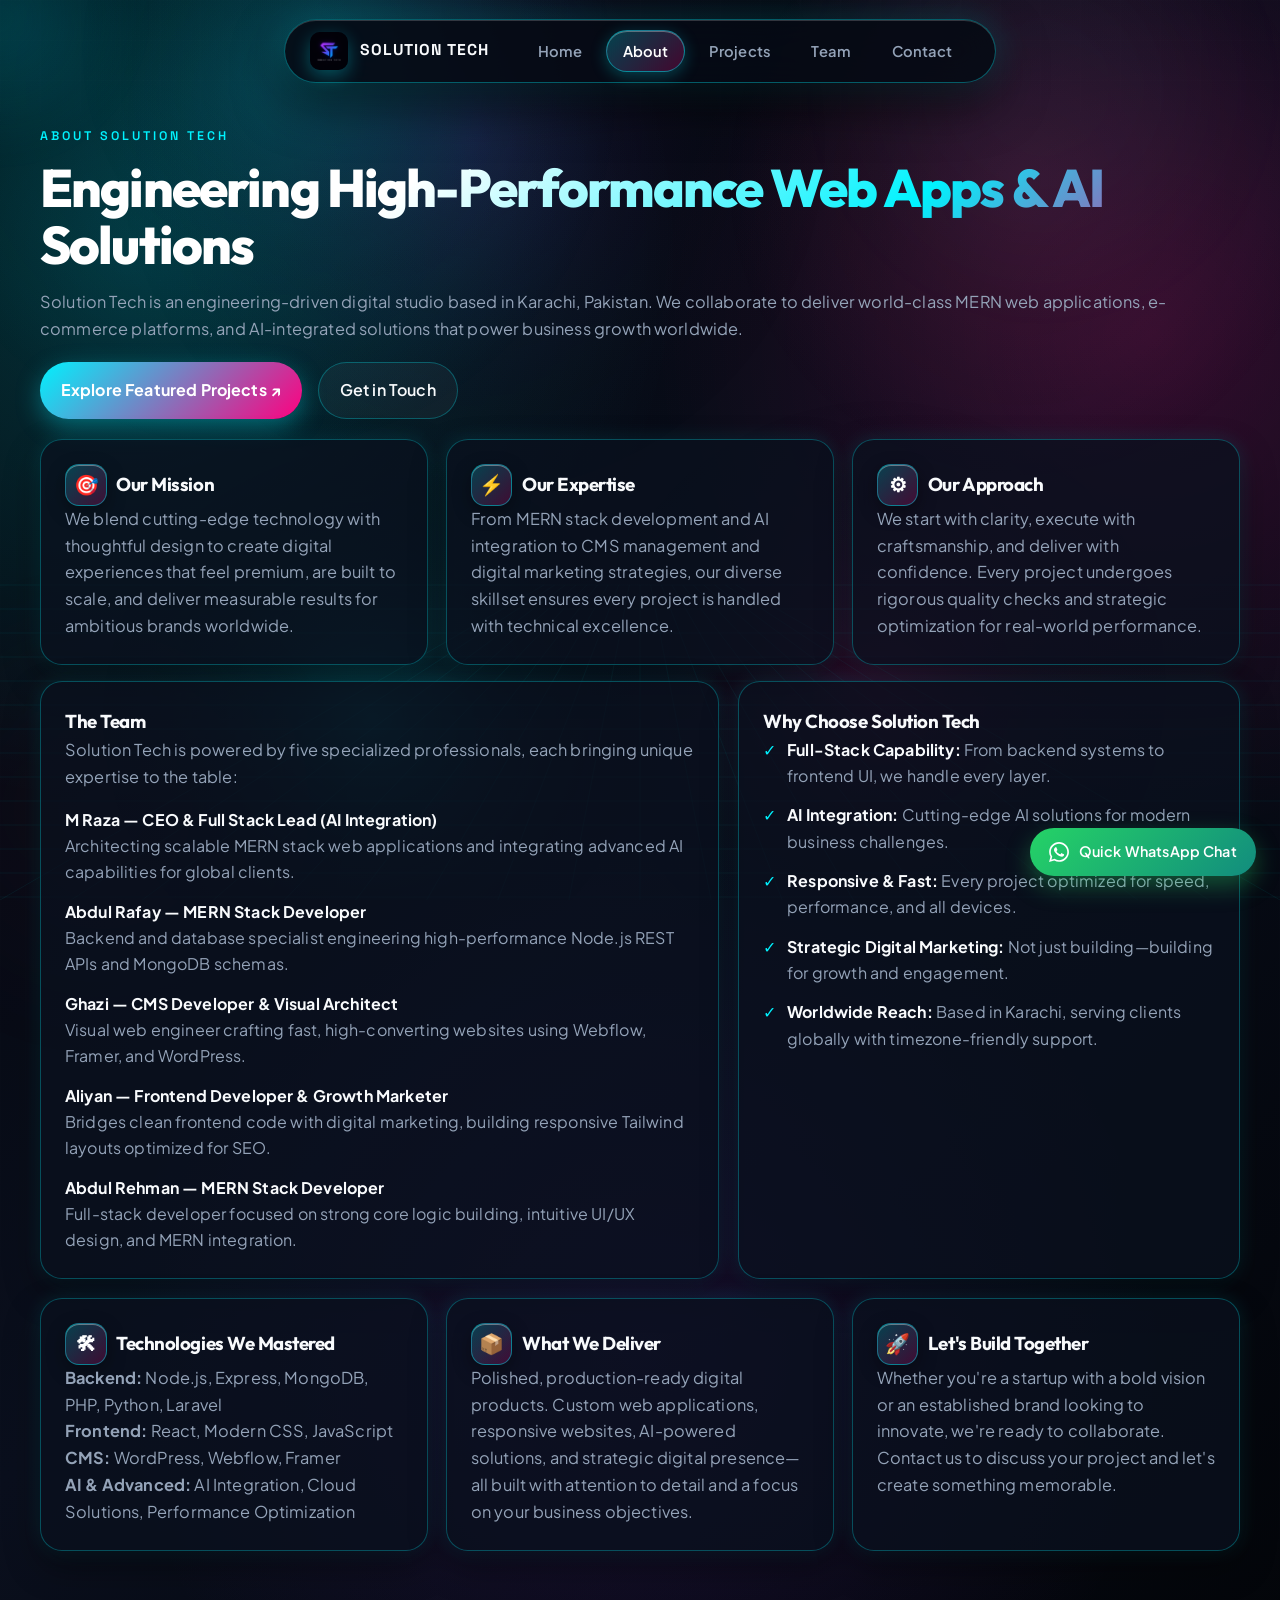
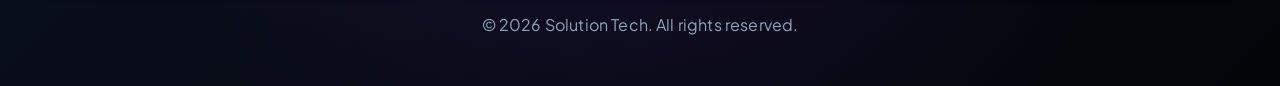
==== commit 1a2b06c2: "Feat: Restore Open Live Book Reader button for Nexus AI Book project" ====
--- a/about.html
+++ b/about.html
@@ -5,7 +5,7 @@
     <meta name="viewport" content="width=device-width, initial-scale=1.0" />
     <meta name="description" content="Learn more about Solution Tech and the way we build thoughtful digital experiences." />
     <title>Solution Tech | About</title>
-    <link rel="stylesheet" href="styles.css?v=11.0" />
+    <link rel="stylesheet" href="styles.css?v=12.0" />
   </head>
   <body>
     <canvas id="particleCanvas"></canvas>
@@ -108,6 +108,6 @@
       <span>Quick WhatsApp Chat</span>
     </a>
 
-    <script src="script.js?v=11.0"></script>
+    <script src="script.js?v=12.0"></script>
   </body>
 </html>
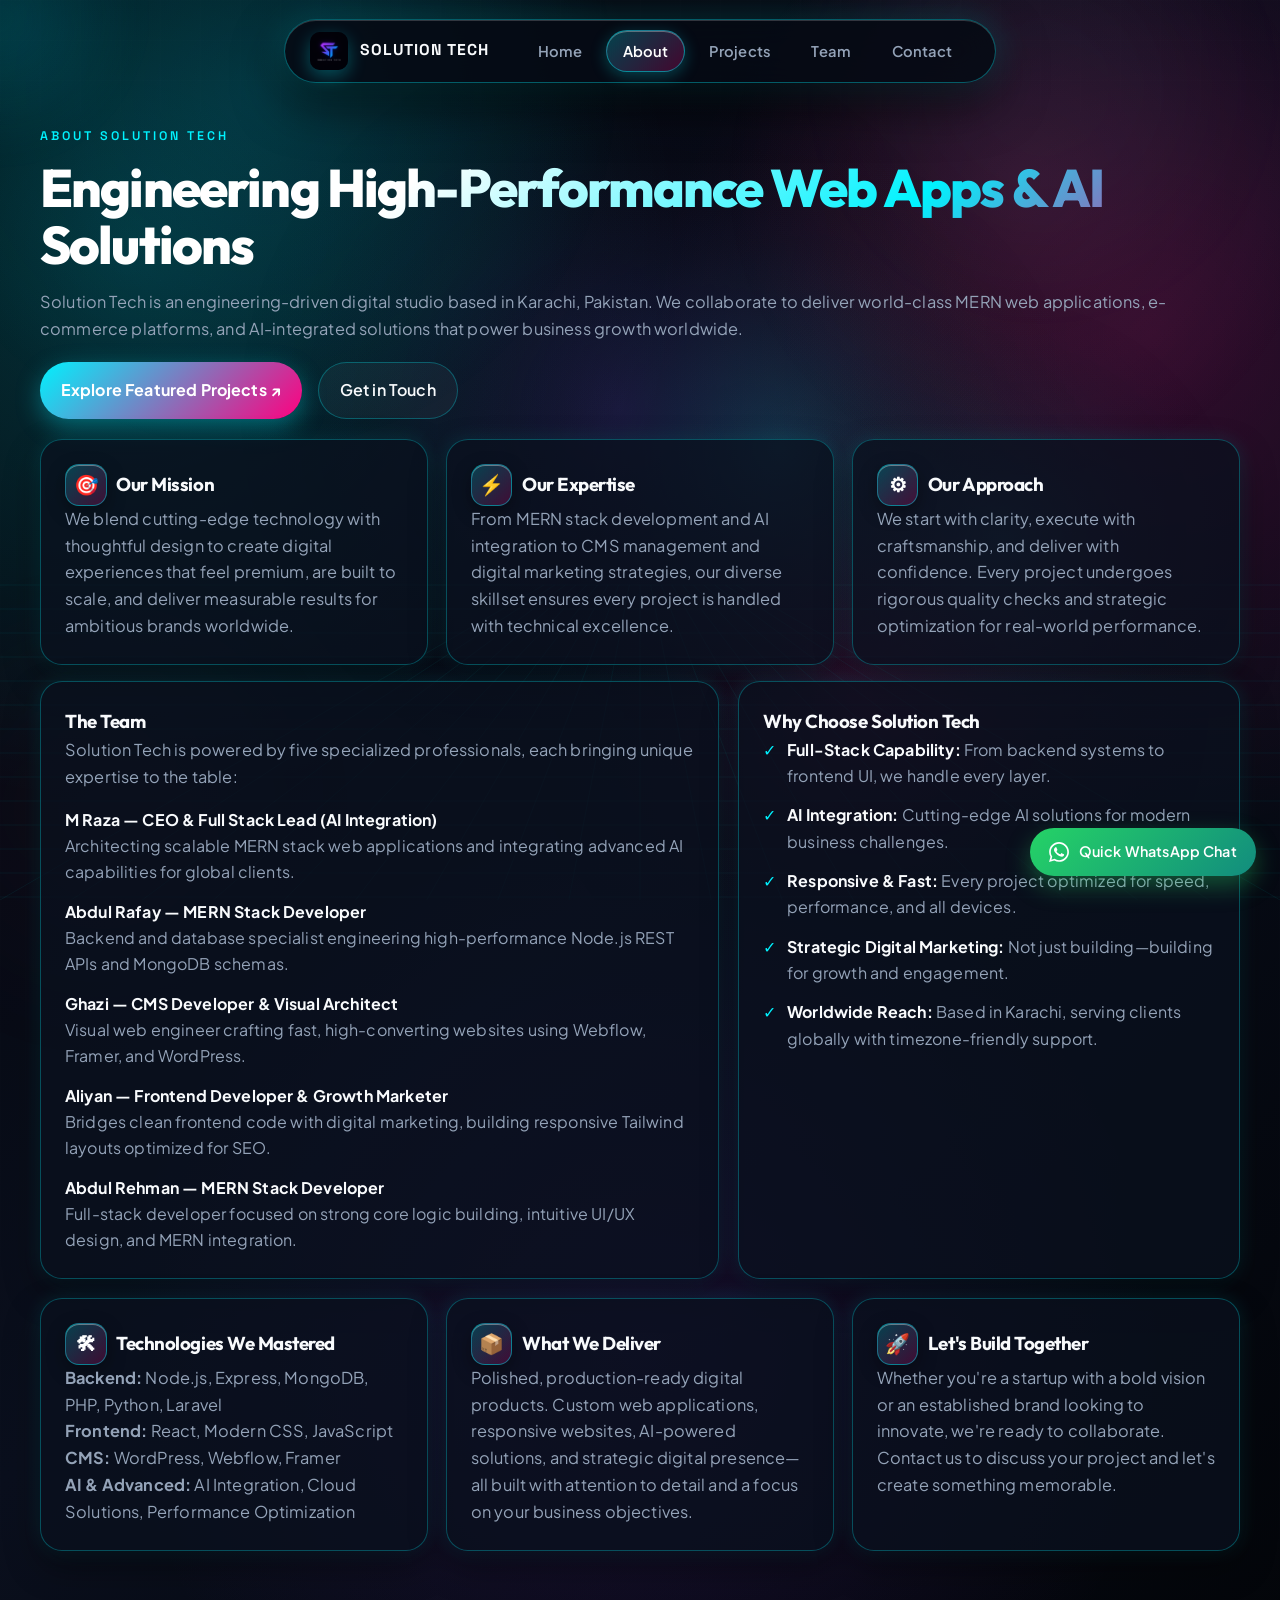
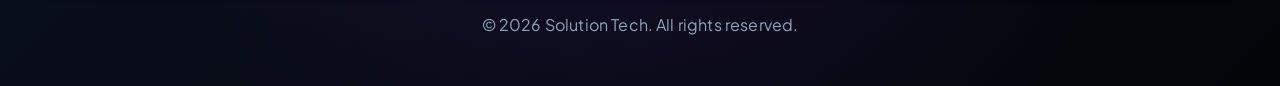
==== commit 8b9e53d6: "Fix: Connect Nexus AI button to interactive reader demo modal to prevent 404 error" ====
--- a/about.html
+++ b/about.html
@@ -5,7 +5,7 @@
     <meta name="viewport" content="width=device-width, initial-scale=1.0" />
     <meta name="description" content="Learn more about Solution Tech and the way we build thoughtful digital experiences." />
     <title>Solution Tech | About</title>
-    <link rel="stylesheet" href="styles.css?v=12.0" />
+    <link rel="stylesheet" href="styles.css?v=13.0" />
   </head>
   <body>
     <canvas id="particleCanvas"></canvas>
@@ -108,6 +108,6 @@
       <span>Quick WhatsApp Chat</span>
     </a>
 
-    <script src="script.js?v=12.0"></script>
+    <script src="script.js?v=13.0"></script>
   </body>
 </html>
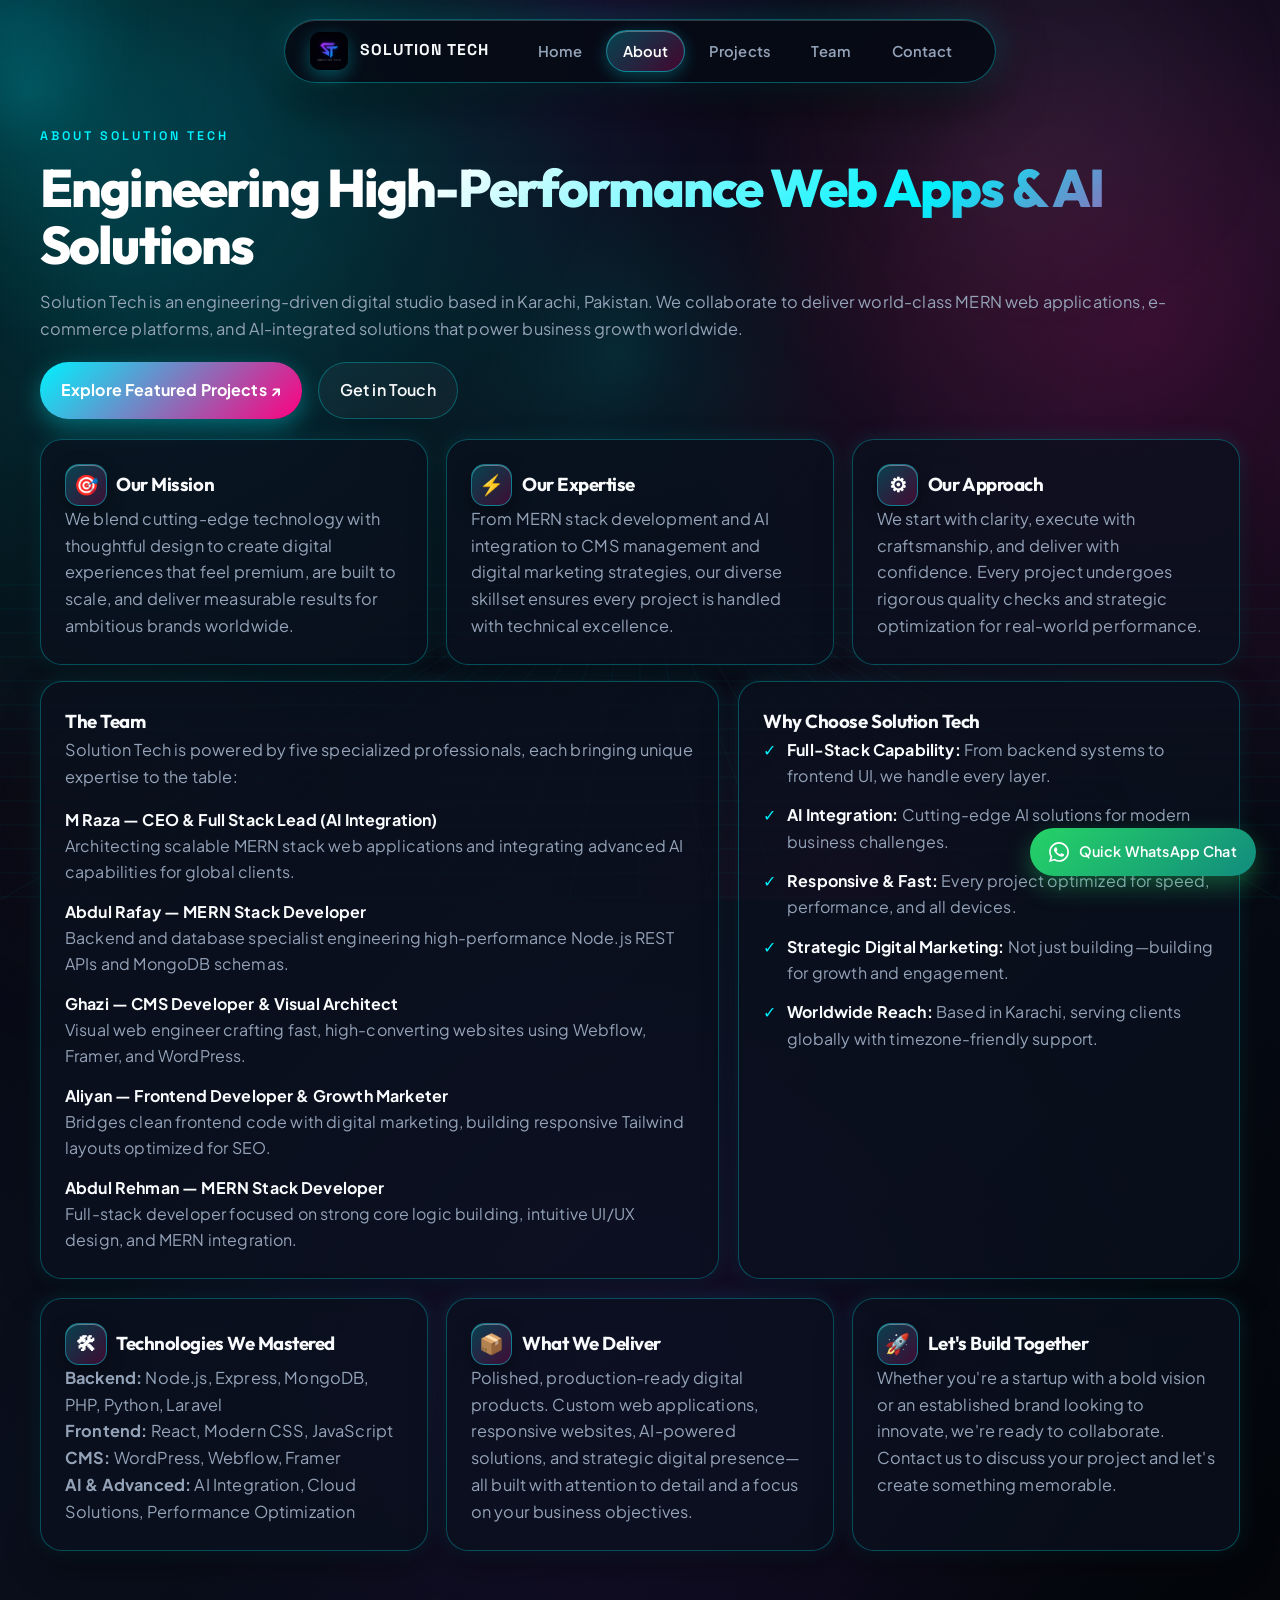
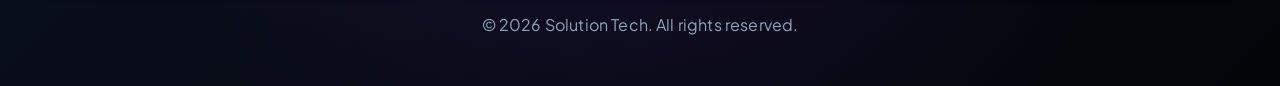
==== commit 7426f315: "Feat: Add real standalone Nexus AI Interactive Online E-Book Reader web application page (nexus-read" ====
--- a/about.html
+++ b/about.html
@@ -5,7 +5,7 @@
     <meta name="viewport" content="width=device-width, initial-scale=1.0" />
     <meta name="description" content="Learn more about Solution Tech and the way we build thoughtful digital experiences." />
     <title>Solution Tech | About</title>
-    <link rel="stylesheet" href="styles.css?v=13.0" />
+    <link rel="stylesheet" href="styles.css?v=14.0" />
   </head>
   <body>
     <canvas id="particleCanvas"></canvas>
@@ -108,6 +108,6 @@
       <span>Quick WhatsApp Chat</span>
     </a>
 
-    <script src="script.js?v=13.0"></script>
+    <script src="script.js?v=14.0"></script>
   </body>
 </html>
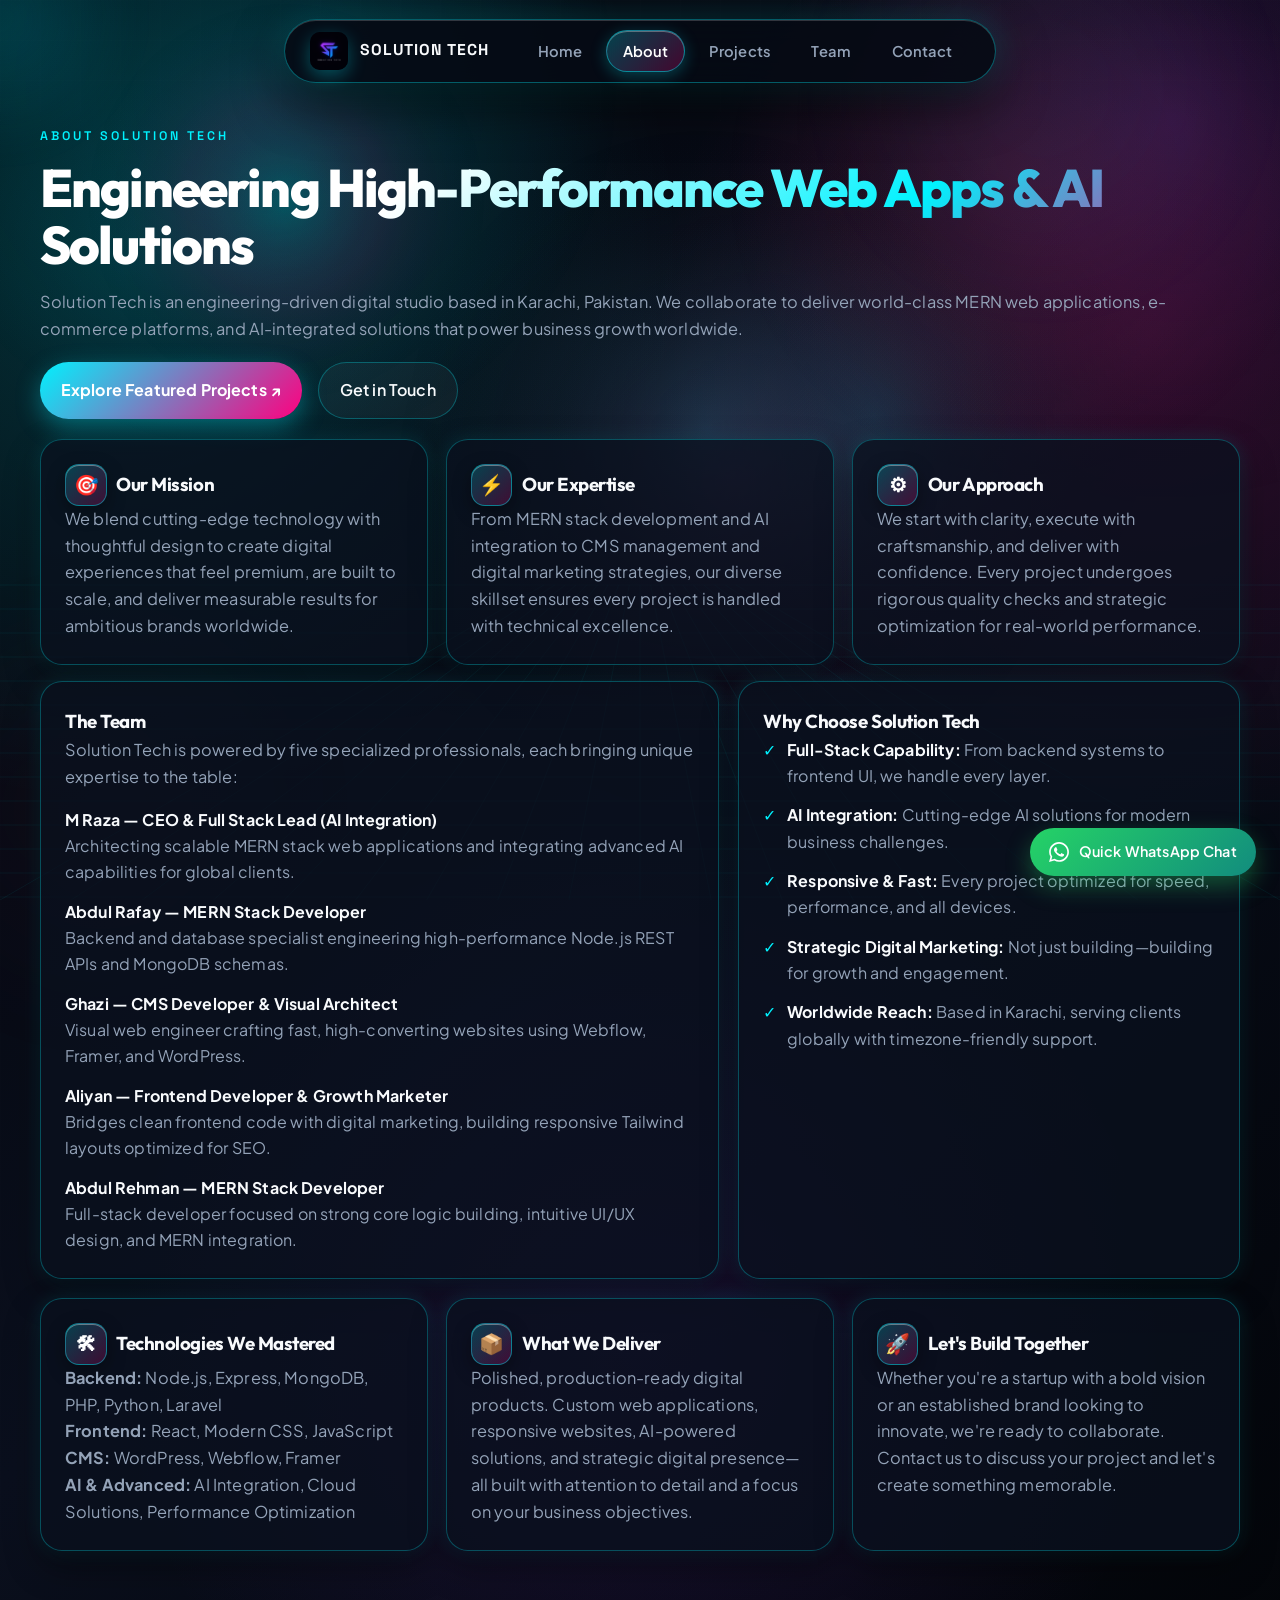
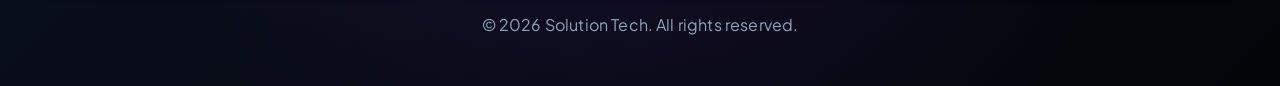
==== commit 0560a1e6: "Feat: Add official Nexus AI Platform Homepage with hero banner, AI features grid, e-book catalog, an" ====
--- a/about.html
+++ b/about.html
@@ -5,7 +5,7 @@
     <meta name="viewport" content="width=device-width, initial-scale=1.0" />
     <meta name="description" content="Learn more about Solution Tech and the way we build thoughtful digital experiences." />
     <title>Solution Tech | About</title>
-    <link rel="stylesheet" href="styles.css?v=14.0" />
+    <link rel="stylesheet" href="styles.css?v=15.0" />
   </head>
   <body>
     <canvas id="particleCanvas"></canvas>
@@ -108,6 +108,6 @@
       <span>Quick WhatsApp Chat</span>
     </a>
 
-    <script src="script.js?v=14.0"></script>
+    <script src="script.js?v=15.0"></script>
   </body>
 </html>
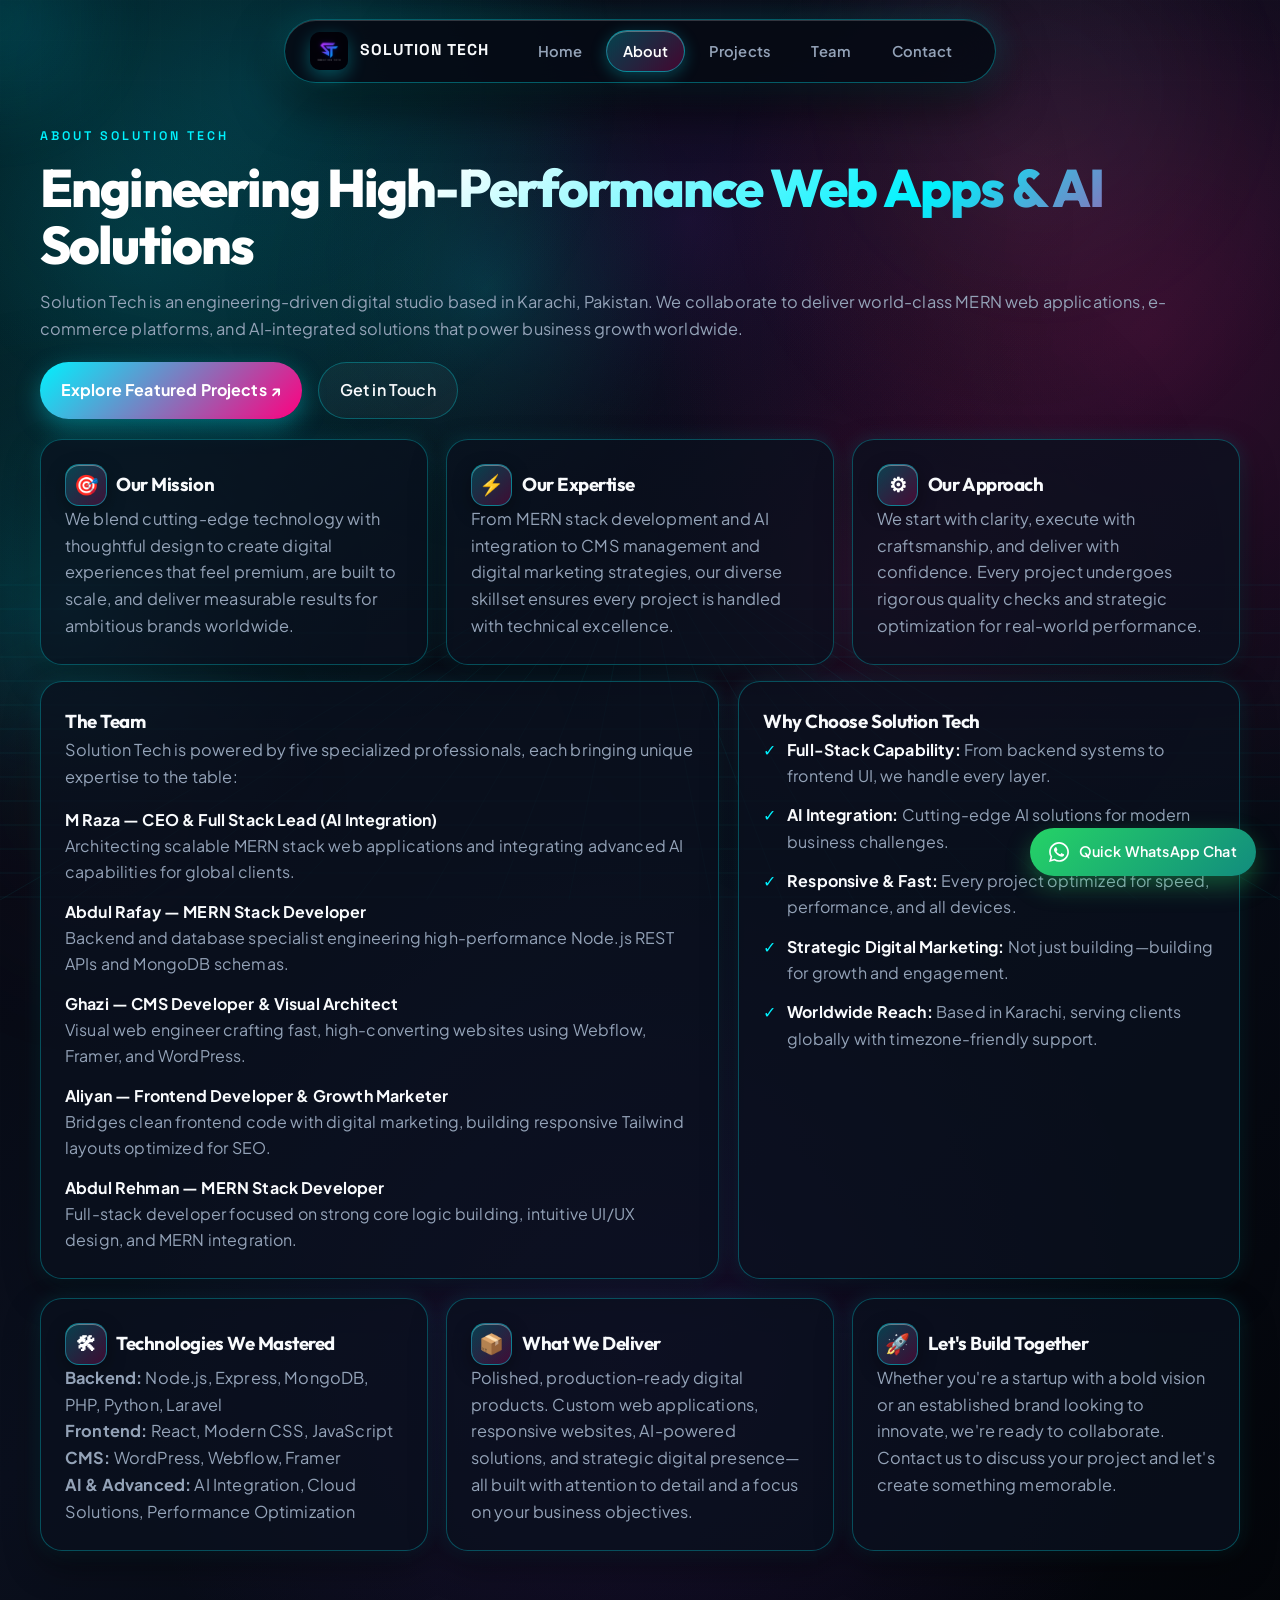
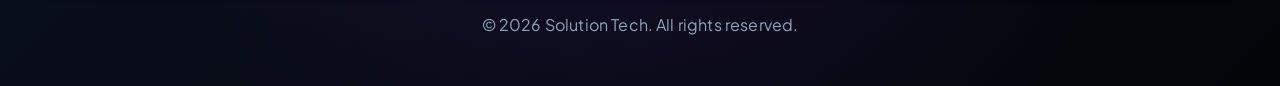
==== commit 52ac700b: "Fix: Point Nexus AI direct link to user real Next.js 15 Vercel application at https://nexus-ai-book." ====
--- a/about.html
+++ b/about.html
@@ -5,7 +5,7 @@
     <meta name="viewport" content="width=device-width, initial-scale=1.0" />
     <meta name="description" content="Learn more about Solution Tech and the way we build thoughtful digital experiences." />
     <title>Solution Tech | About</title>
-    <link rel="stylesheet" href="styles.css?v=15.0" />
+    <link rel="stylesheet" href="styles.css?v=16.0" />
   </head>
   <body>
     <canvas id="particleCanvas"></canvas>
@@ -108,6 +108,6 @@
       <span>Quick WhatsApp Chat</span>
     </a>
 
-    <script src="script.js?v=15.0"></script>
+    <script src="script.js?v=16.0"></script>
   </body>
 </html>
